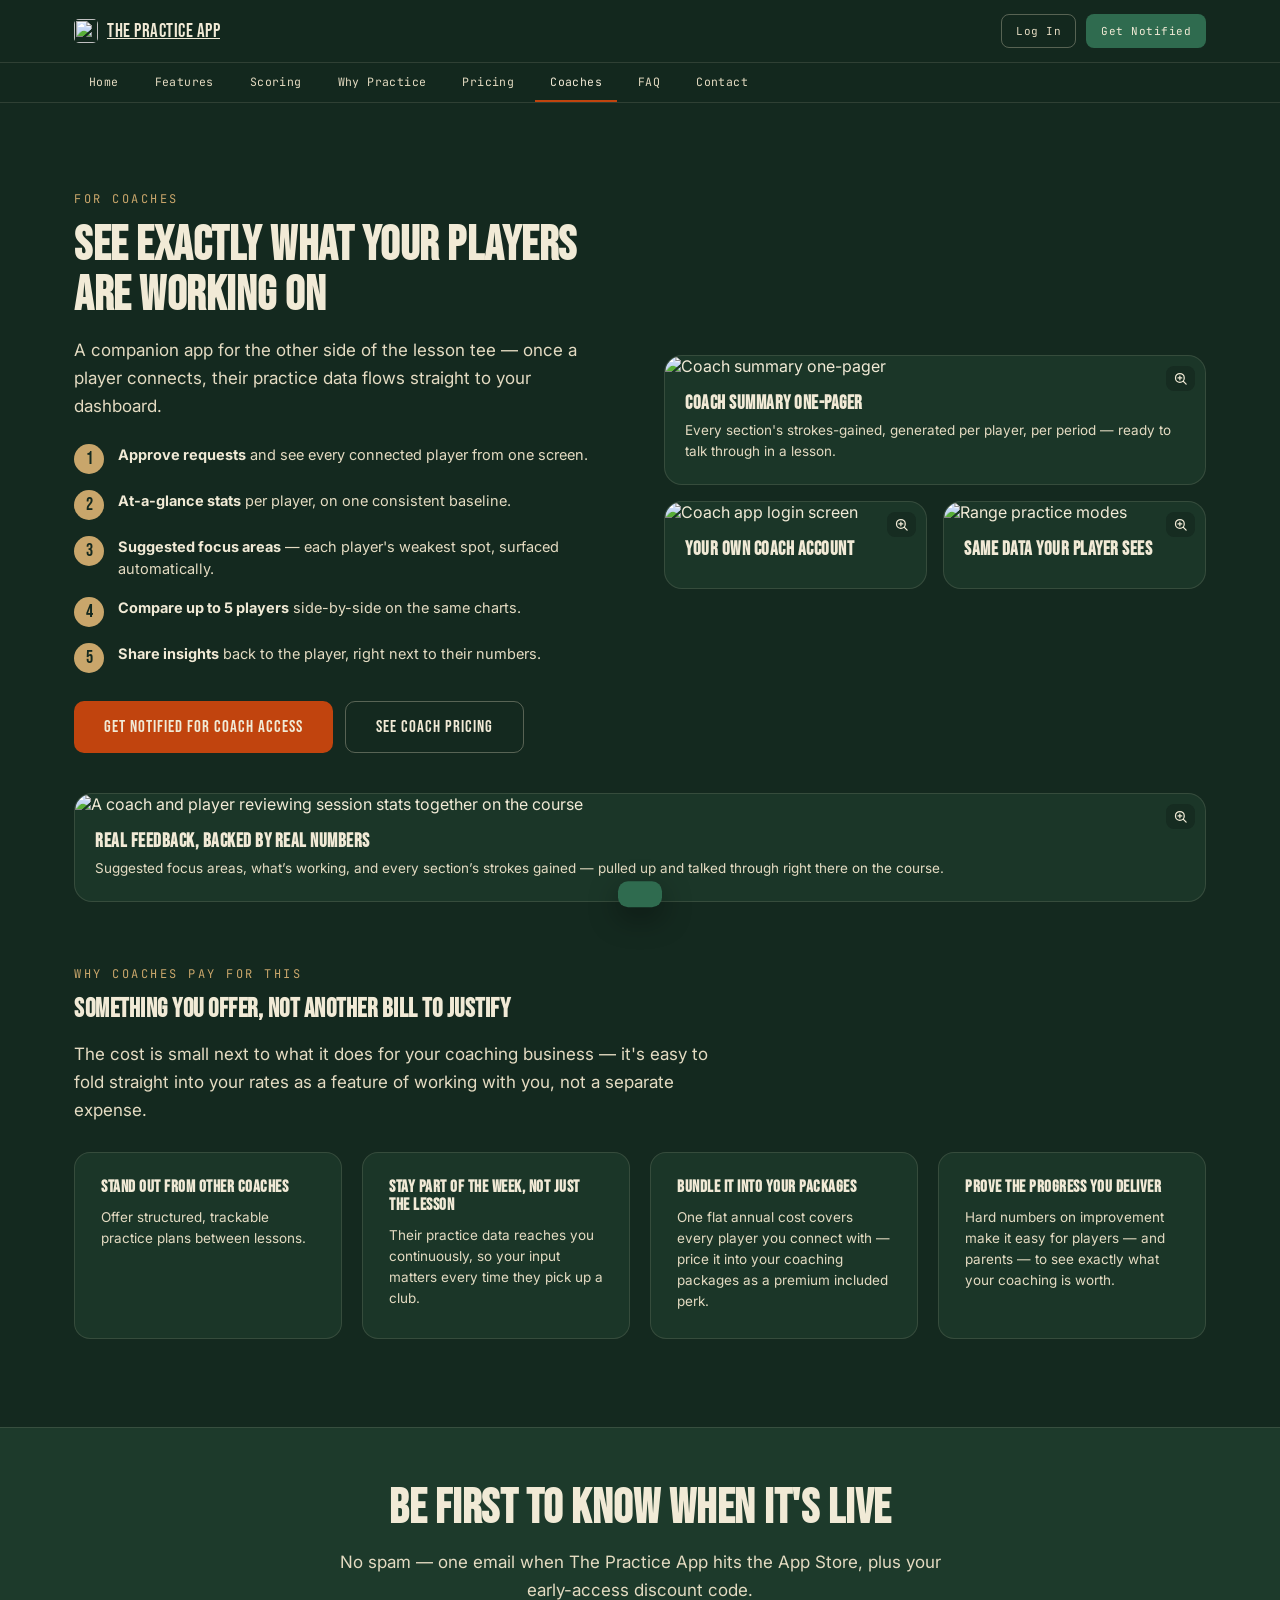
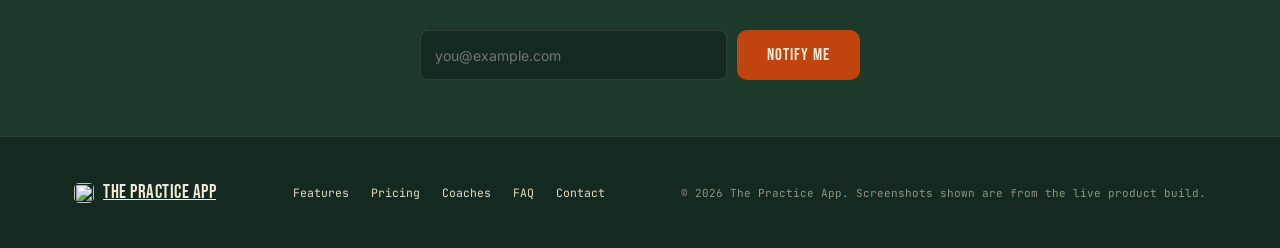
==== coaches.html @ ab176c9e "Add files via upload" ====
<!doctype html><html lang="en"><head><meta charset="utf-8"><meta name="viewport" content="width=device-width, initial-scale=1, viewport-fit=cover">
<title>For Golf Coaches — Player Practice Tracking | The Practice App</title>
<meta name="description" content="A coach dashboard for The Practice App: see every connected player's strokes-gained data, suggested focus areas, and compare up to 5 players side-by-side.">
<link rel="canonical" href="https://thepracticeapp.co.uk/coaches.html">
<meta property="og:type" content="website">
<meta property="og:title" content="For Golf Coaches — Player Practice Tracking | The Practice App">
<meta property="og:description" content="A coach dashboard for The Practice App: see every connected player's strokes-gained data, suggested focus areas, and compare up to 5 players side-by-side.">
<meta property="og:url" content="https://thepracticeapp.co.uk/coaches.html">
<meta property="og:site_name" content="The Practice App">
<meta name="twitter:card" content="summary">
<meta name="twitter:title" content="For Golf Coaches — Player Practice Tracking | The Practice App">
<meta name="twitter:description" content="A coach dashboard for The Practice App: see every connected player's strokes-gained data, suggested focus areas, and compare up to 5 players side-by-side.">
<link rel="stylesheet" href="https://fonts.googleapis.com/css2?family=Bebas+Neue&family=Inter:wght@400;500;600;700&family=JetBrains+Mono:wght@400;500;700&display=swap">
<link rel="stylesheet" href="styles.css">
</head><body data-page="coaches">
<!-- ============ NAV ============ -->
<nav class="nav">
  <div class="nav-inner">
    <a href="index.html" class="brand"><img src="images/logo.jpg" alt=""/> THE PRACTICE APP</a>
    <div class="nav-cta">
      <a href="index.html#login" class="navbtn">Log In</a>
      <a href="#waitlist" class="navbtn solid">Get Notified</a>
    </div>
  </div>
</nav>
<div class="tabbar-wrap">
  <div class="tabbar" id="tabbar">
    <a href="index.html" class="tab-pill" data-tab="home">Home</a>
    <a href="index.html#features" class="tab-pill" data-tab="features">Features</a>
    <a href="scoring.html" class="tab-pill" data-tab="scoring">Scoring</a>
    <a href="why-practice.html" class="tab-pill" data-tab="why">Why Practice</a>
    <a href="pricing.html" class="tab-pill" data-tab="pricing">Pricing</a>
    <a href="coaches.html" class="tab-pill" data-tab="coaches">Coaches</a>
    <a href="faq.html" class="tab-pill" data-tab="faq">FAQ</a>
    <a href="contact.html" class="tab-pill" data-tab="contact">Contact</a>
  </div>
</div>
<!-- ============ COACHES ============ -->
<section class="section coach-section" id="coaches">
  <div class="wrap">
    <div class="coach-grid">
      <div>
        <div class="eyebrow">For coaches</div>
        <h1 class="h2">See exactly what your players are working on</h1>
        <p class="lede" style="margin-top:14px;">A companion app for the other side of the lesson tee — once a player connects, their practice data flows straight to your dashboard.</p>
        <ul class="coach-list">
          <li><span class="num">1</span><p><strong>Approve requests</strong> and see every connected player from one screen.</p></li>
          <li><span class="num">2</span><p><strong>At-a-glance stats</strong> per player, on one consistent baseline.</p></li>
          <li><span class="num">3</span><p><strong>Suggested focus areas</strong> — each player's weakest spot, surfaced automatically.</p></li>
          <li><span class="num">4</span><p><strong>Compare up to 5 players</strong> side-by-side on the same charts.</p></li>
          <li><span class="num">5</span><p><strong>Share insights</strong> back to the player, right next to their numbers.</p></li>
        </ul>
        <div style="display:flex;gap:12px;flex-wrap:wrap;margin-top:28px;">
          <a href="#waitlist" class="btn btn-primary">Get Notified for Coach Access</a>
          <a href="pricing.html" class="btn btn-outline">See Coach Pricing</a>
        </div>
      </div>
      <div class="coach-shots">
        <div class="showcase-item">
          <img class="shot-img" src="images/shot-coach-summary.jpg" alt="Coach summary one-pager" onclick="openLightbox(this.src,this.alt)"/>
          <div class="zoom-hint"><svg viewBox="0 0 24 24" fill="none" stroke="currentColor" stroke-width="2" stroke-linecap="round" stroke-linejoin="round"><circle cx="11" cy="11" r="7"/><path d="M21 21l-4.35-4.35"/><path d="M11 8v6M8 11h6"/></svg></div>
          <div class="showcase-caption">
            <h3>Coach Summary one-pager</h3>
            <p>Every section's strokes-gained, generated per player, per period — ready to talk through in a lesson.</p>
          </div>
        </div>
        <div class="showcase-item">
          <img class="shot-img" src="images/shot-coach-login.jpg" alt="Coach app login screen" onclick="openLightbox(this.src,this.alt)"/>
          <div class="zoom-hint"><svg viewBox="0 0 24 24" fill="none" stroke="currentColor" stroke-width="2" stroke-linecap="round" stroke-linejoin="round"><circle cx="11" cy="11" r="7"/><path d="M21 21l-4.35-4.35"/><path d="M11 8v6M8 11h6"/></svg></div>
          <div class="showcase-caption">
            <h3>Your own coach account</h3>
          </div>
        </div>
        <div class="showcase-item">
          <img class="shot-img" src="images/shot-coach-range-modes.jpg" alt="Range practice modes" onclick="openLightbox(this.src,this.alt)"/>
          <div class="zoom-hint"><svg viewBox="0 0 24 24" fill="none" stroke="currentColor" stroke-width="2" stroke-linecap="round" stroke-linejoin="round"><circle cx="11" cy="11" r="7"/><path d="M21 21l-4.35-4.35"/><path d="M11 8v6M8 11h6"/></svg></div>
          <div class="showcase-caption">
            <h3>Same data your player sees</h3>
          </div>
        </div>
      </div>
    </div>


    <div class="showcase-item" style="margin-top:40px;">
      <img class="shot-img" src="images/photo-coach-player.jpg" alt="A coach and player reviewing session stats together on the course" onclick="openLightbox(this.src,this.alt)"/>
      <div class="zoom-hint"><svg viewBox="0 0 24 24" fill="none" stroke="currentColor" stroke-width="2" stroke-linecap="round" stroke-linejoin="round"><circle cx="11" cy="11" r="7"/><path d="M21 21l-4.35-4.35"/><path d="M11 8v6M8 11h6"/></svg></div>
      <div class="showcase-caption">
        <h3>Real feedback, backed by real numbers</h3>
        <p>Suggested focus areas, what&rsquo;s working, and every section&rsquo;s strokes gained &mdash; pulled up and talked through right there on the course.</p>
      </div>
    </div>

    <div style="margin-top:64px;">
      <div class="eyebrow">Why coaches pay for this</div>
      <h3 style="font-family:'Bebas Neue',sans-serif;font-size:26px;color:var(--cream);margin-bottom:14px;">Something you offer, not another bill to justify</h3>
      <p class="lede">The cost is small next to what it does for your coaching business — it's easy to fold straight into your rates as a feature of working with you, not a separate expense.</p>
      <div class="grid g4" style="margin-top:28px;">
        <div class="feature-card">
          <h3 style="font-size:17px;">Stand out from other coaches</h3>
          <p>Offer structured, trackable practice plans between lessons.</p>
        </div>
        <div class="feature-card">
          <h3 style="font-size:17px;">Stay part of the week, not just the lesson</h3>
          <p>Their practice data reaches you continuously, so your input matters every time they pick up a club.</p>
        </div>
        <div class="feature-card">
          <h3 style="font-size:17px;">Bundle it into your packages</h3>
          <p>One flat annual cost covers every player you connect with — price it into your coaching packages as a premium included perk.</p>
        </div>
        <div class="feature-card">
          <h3 style="font-size:17px;">Prove the progress you deliver</h3>
          <p>Hard numbers on improvement make it easy for players — and parents — to see exactly what your coaching is worth.</p>
        </div>
      </div>
    </div>
  </div>
</section>

<!-- ============ WAITLIST / FOOTER CTA ============ -->
<section class="section-tight" id="waitlist" style="background:var(--turf);border-top:1px solid var(--border);">
  <div class="wrap" style="text-align:center;">
    <h2 class="h2">Be first to know when it's live</h2>
    <p class="lede" style="margin:14px auto 26px;">No spam — one email when The Practice App hits the App Store, plus your early-access discount code.</p>
    <form style="max-width:440px;margin:0 auto;display:flex;gap:10px;flex-wrap:wrap;justify-content:center;" name="waitlist" method="POST" data-netlify="true" netlify-honeypot="bot-field-2" onsubmit="handleWaitlist(event)">
      <input type="hidden" name="form-name" value="waitlist"/>
      <p style="position:absolute;left:-9999px;" aria-hidden="true"><label>Don't fill this out: <input name="bot-field-2"/></label></p>
      <input type="email" name="email" required placeholder="you@example.com" style="flex:1;min-width:220px;background:var(--turf-dark);border:1px solid var(--border);border-radius:8px;color:var(--cream);font-family:'Inter',sans-serif;font-size:14px;padding:13px 14px;"/>
      <button class="btn btn-primary" type="submit">Notify Me</button>
    </form>
  </div>
</section>

<footer>
  <div class="wrap footer-inner">
    <a href="index.html" class="brand"><img src="images/logo.jpg" alt="" style="width:20px;height:20px;"/> THE PRACTICE APP</a>
    <div class="footer-links">
      <a href="index.html#features">Features</a>
      <a href="pricing.html">Pricing</a>
      <a href="coaches.html">Coaches</a>
      <a href="faq.html">FAQ</a>
      <a href="contact.html">Contact</a>
    </div>
    <div class="footer-note">© 2026 The Practice App. Screenshots shown are from the live product build.</div>
  </div>
</footer>
<div id="toast"></div>

<div id="lightbox" onclick="closeLightbox()">
  <button class="lightbox-close" onclick="closeLightbox(event)" aria-label="Close">&times;</button>
  <img id="lightbox-img" src="" alt=""/>
</div>

<script src="script.js"></script>
</body></html>
---- styles.css ----
:root{
    --turf-dark:#14291F;
    --turf:#1D3A2B;
    --fairway:#2F6B4F;
    --fairway-light:#4C8A68;
    --cream:#F1EAD6;
    --cream-dim:#E4DBC2;
    --flag:#C1440E;
    --sand:#C9A66B;
    --card:#1D3A2Bcc;
    --border:#E4DBC222;
  }
  *{box-sizing:border-box;}
  body{
    margin:0;
    background:var(--turf-dark);
    color:var(--cream);
    font-family:'Inter',sans-serif;
    -webkit-font-smoothing:antialiased;
  }
  a{color:inherit;}
  img{display:block;}
  h1,h2,h3,.display{font-family:'Bebas Neue',sans-serif;letter-spacing:0.5px;line-height:1.05;margin:0;}
  .mono{font-family:'JetBrains Mono',monospace;}
  .wrap{max-width:1180px;margin:0 auto;padding:0 24px;}
  .section{padding:88px 0;}
  .section-tight{padding:56px 0;}
  .eyebrow{
    font-family:'JetBrains Mono',monospace;
    font-size:12px;
    letter-spacing:2.5px;
    color:var(--sand);
    text-transform:uppercase;
    margin-bottom:14px;
  }
  .h2{font-size:clamp(30px,4.5vw,48px);color:var(--cream);}
  .lede{font-family:'Inter',sans-serif;font-size:17px;color:var(--cream-dim);line-height:1.65;max-width:640px;}
  .btn{
    display:inline-flex;align-items:center;justify-content:center;gap:8px;
    font-family:'Bebas Neue',sans-serif;font-size:17px;letter-spacing:1px;
    padding:15px 30px;border-radius:10px;border:none;cursor:pointer;
    text-decoration:none;
  }
  .btn-primary{background:var(--flag);color:var(--cream);}
  .btn-primary:hover{background:#a8390c;}
  .btn-outline{background:transparent;color:var(--cream);border:1px solid rgba(228,219,194,0.33);}
  .btn-outline:hover{border-color:var(--cream-dim);}
  .card{
    background:var(--card);
    border:1px solid var(--border);
    border-radius:16px;
    padding:28px;
  }
  .grid{display:grid;gap:20px;}
  .g2{grid-template-columns:repeat(2,1fr);}
  .g3{grid-template-columns:repeat(3,1fr);}
  .g4{grid-template-columns:repeat(4,1fr);}
  @media (max-width:900px){
    .g3,.g4{grid-template-columns:repeat(2,1fr);}
  }
  @media (max-width:640px){
    .g2,.g3,.g4{grid-template-columns:1fr;}
    .section{padding:56px 0;}
    body{font-size:15.5px;}
    .lede{font-size:16.5px;line-height:1.7;}
    .feature-card p,.showcase-caption p,.price-list li,.contact-info p{font-size:15px;line-height:1.65;}
    .coach-list p,.faq-a p,.why-col p{font-size:15.5px;line-height:1.65;}
    .stat-box .lbl{font-size:12px;line-height:1.5;}
    .tab-pill{font-size:12.5px;padding:12px 16px;}
    .eyebrow{font-size:12.5px;}
    .price-amount{font-size:38px;}
  }

  /* ---------- NAV ---------- */
  .nav{
    position:sticky;top:0;z-index:50;
    background:rgba(20,41,31,0.96);
    backdrop-filter:blur(8px);
    border-bottom:1px solid var(--border);
  }
  .nav-inner{
    max-width:1180px;margin:0 auto;padding:14px 24px;
    display:flex;align-items:center;justify-content:space-between;gap:16px;
  }
  .brand{display:flex;align-items:center;gap:9px;font-family:'Bebas Neue',sans-serif;font-size:19px;letter-spacing:0.5px;}
  .brand img{width:24px;height:24px;border-radius:5px;}
  .nav-cta{display:flex;gap:10px;align-items:center;}
  .navbtn{
    font-family:'JetBrains Mono',monospace;font-size:11px;letter-spacing:0.5px;
    padding:9px 14px;border-radius:8px;border:1px solid rgba(228,219,194,0.33);
    background:transparent;color:var(--cream-dim);text-decoration:none;cursor:pointer;
    white-space:nowrap;
  }
  .navbtn.solid{background:var(--fairway);color:var(--cream);border-color:transparent;}
  @media (max-width:420px){
    .navbtn{padding:9px 11px;font-size:10.5px;}
    .brand{font-size:16px;}
  }

  /* ---------- SECTION TABS (quick jump) ---------- */
  .tabbar-wrap{
    position:sticky;top:53px;z-index:49;
    background:rgba(20,41,31,0.96);
    backdrop-filter:blur(8px);
    border-bottom:1px solid var(--border);
  }
  .tabbar{
    max-width:1180px;margin:0 auto;padding:0 24px;
    display:flex;gap:6px;overflow-x:auto;
    scrollbar-width:none;
  }
  .tabbar::-webkit-scrollbar{display:none;}
  .tab-pill{
    flex-shrink:0;
    font-family:'JetBrains Mono',monospace;font-size:11.5px;letter-spacing:0.4px;
    color:var(--cream-dim);text-decoration:none;
    padding:11px 15px;border-bottom:2px solid transparent;
    white-space:nowrap;
  }
  .tab-pill.active{color:var(--cream);border-bottom-color:var(--flag);}
  section[id]{scroll-margin-top:100px;}

  /* ---------- HERO ---------- */
  .hero{
    padding:88px 0 60px;
    background:
      radial-gradient(circle at 18% -10%, #2F6B4F55 0%, transparent 55%),
      radial-gradient(circle at 100% 0%, #C9A66B22 0%, transparent 45%);
    position:relative;
    overflow:hidden;
  }
  .hero-inner{
    display:grid;grid-template-columns:1.05fr 0.95fr;gap:48px;align-items:center;
  }
  @media (max-width:960px){
    .hero-inner{grid-template-columns:1fr;}
  }
  .hero h1{font-size:clamp(38px,6vw,64px);margin-bottom:18px;}
  .hero .accent{color:#ffffff;}
  .hero p.lede{font-size:18px;margin-bottom:30px;}
  .hero-ctas{display:flex;flex-wrap:wrap;gap:14px;margin-bottom:22px;}
  .hero-note{font-family:'JetBrains Mono',monospace;font-size:12px;color:var(--cream-dim);opacity:0.8;}
  .badge-row{display:flex;gap:10px;flex-wrap:wrap;margin-top:28px;}
  .badge{
    font-family:'JetBrains Mono',monospace;font-size:11px;letter-spacing:0.5px;
    padding:7px 12px 7px 22px;border-radius:20px;border:1px solid var(--border);color:var(--cream-dim);
    position:relative;
  }
  .badge:before{
    content:"";position:absolute;left:11px;top:50%;transform:translateY(-50%);
    width:5px;height:5px;border-radius:50%;background:var(--fairway-light);
  }
  .phone-frame{
    background:linear-gradient(160deg,var(--turf) 0%, var(--turf-dark) 100%);
    border:1px solid var(--border);
    border-radius:28px;
    padding:14px;
    box-shadow:0 30px 70px -20px rgba(0,0,0,0.6);
    max-width:340px;margin:0 auto;
    position:relative;
  }
  .phone-frame img{width:100%;border-radius:18px;}
  .phone-caption{text-align:center;font-family:'JetBrains Mono',monospace;font-size:11px;color:var(--cream-dim);margin-top:12px;opacity:0.75;}

  /* ---------- FEATURE CARDS ---------- */
  .feature-card{
    background:var(--card);border:1px solid var(--border);border-radius:16px;
    padding:26px;display:flex;flex-direction:column;gap:10px;
  }
  .feature-icon{
    width:40px;height:40px;border-radius:10px;
    background:var(--turf);border:1px solid var(--border);
    display:flex;align-items:center;justify-content:center;
    margin-bottom:6px;color:var(--sand);
  }
  .feature-icon svg{width:20px;height:20px;}
  .feature-card h3{font-size:19px;color:var(--cream);}
  .feature-card p{font-family:'Inter',sans-serif;font-size:13.5px;color:var(--cream-dim);line-height:1.55;margin:0;}

  /* ---------- SCREEN SHOWCASE ---------- */
  .showcase-item{
    background:var(--card);border:1px solid var(--border);border-radius:18px;
    overflow:hidden;
    position:relative;
  }
  .showcase-item img{width:100%;display:block;}
  .showcase-caption{padding:18px 20px 22px;}
  .showcase-caption h3{font-size:19px;color:var(--cream);margin-bottom:6px;}
  .showcase-caption p{font-family:'Inter',sans-serif;font-size:13.5px;color:var(--cream-dim);line-height:1.55;margin:0;}

  /* ---------- WHY PRACTICE (research) ---------- */
  .why-grid{display:grid;grid-template-columns:1fr 1fr;gap:40px;margin-top:44px;}
  @media (max-width:900px){.why-grid{grid-template-columns:1fr;}}
  .why-col h3{font-family:'Bebas Neue',sans-serif;font-size:24px;color:var(--sand);margin-bottom:12px;}
  .why-col p{font-family:'Inter',sans-serif;font-size:15px;color:var(--cream-dim);line-height:1.7;margin:0 0 14px;}
  .stat-strip{display:flex;gap:18px;flex-wrap:wrap;margin-top:36px;}
  .stat-box{flex:1;min-width:150px;background:var(--card);border:1px solid var(--border);border-radius:14px;padding:18px 20px;}
  .stat-box .num{font-family:'Bebas Neue',sans-serif;font-size:34px;color:var(--flag);}
  .stat-box .lbl{font-family:'JetBrains Mono',monospace;font-size:11px;color:var(--cream-dim);letter-spacing:0.5px;margin-top:4px;}

  /* ---------- PRICING ---------- */
  .pricing-grid{display:grid;grid-template-columns:repeat(3,1fr);gap:22px;margin-top:44px;}
  @media (max-width:900px){.pricing-grid{grid-template-columns:1fr;}}
  .pricing-grid-2{grid-template-columns:repeat(2,1fr);max-width:760px;margin-left:auto;margin-right:auto;}
  @media (max-width:640px){.pricing-grid-2{grid-template-columns:1fr;}}
  .price-card{
    background:var(--card);border:1px solid var(--border);border-radius:18px;
    padding:32px 26px;display:flex;flex-direction:column;gap:16px;position:relative;
  }
  .price-card.featured{border-color:var(--sand);background:linear-gradient(160deg,#2F6B4F33,var(--card));}
  .price-card>.btn{width:100%;margin-top:auto;}
  .price-tag{
    position:absolute;top:-13px;right:24px;
    background:var(--sand);color:var(--turf-dark);
    font-family:'JetBrains Mono',monospace;font-size:10.5px;letter-spacing:1px;
    padding:5px 11px;border-radius:20px;
  }
  .price-name{font-family:'JetBrains Mono',monospace;font-size:12px;letter-spacing:2px;color:var(--cream-dim);text-transform:uppercase;}
  .price-amount{font-family:'Bebas Neue',sans-serif;font-size:44px;color:var(--cream);}
  .price-amount span{font-family:'JetBrains Mono',monospace;font-size:13px;color:var(--cream-dim);}
  .price-list{list-style:none;padding:0;margin:0;display:flex;flex-direction:column;gap:10px;flex:1;}
  .price-list li{font-family:'Inter',sans-serif;font-size:13.5px;color:var(--cream-dim);display:flex;gap:8px;line-height:1.5;}
  .price-list li:before{content:"✓";color:var(--fairway-light);font-weight:700;flex-shrink:0;}
  .coming-soon-banner{
    text-align:center;margin-top:34px;padding:16px;border-radius:12px;
    background:var(--turf);border:1px dashed var(--border);
    font-family:'JetBrains Mono',monospace;font-size:12.5px;color:var(--cream-dim);
  }

  /* ---------- COACHES ---------- */
  .coach-grid{display:grid;grid-template-columns:1fr 1fr;gap:48px;align-items:center;}
  @media (max-width:900px){.coach-grid{grid-template-columns:1fr;}}
  .coach-list{list-style:none;padding:0;margin:24px 0 0;display:flex;flex-direction:column;gap:16px;}
  .coach-list li{display:flex;gap:14px;align-items:flex-start;}
  .coach-list .num{
    font-family:'Bebas Neue',sans-serif;font-size:18px;color:var(--turf-dark);
    background:var(--sand);width:30px;height:30px;border-radius:50%;
    display:flex;align-items:center;justify-content:center;flex-shrink:0;
  }
  .coach-list p{margin:0;font-family:'Inter',sans-serif;font-size:14.5px;color:var(--cream-dim);line-height:1.55;}
  .coach-list strong{color:var(--cream);font-family:'Inter',sans-serif;}
  .coach-shots{display:grid;grid-template-columns:1fr 1fr;gap:16px;}
  .coach-shots .showcase-item:first-child{grid-column:1/-1;}

  /* ---------- LOGIN ---------- */
  .login-grid{display:grid;grid-template-columns:1fr 1fr;gap:48px;align-items:center;}
  @media (max-width:900px){.login-grid{grid-template-columns:1fr;order:2;}}
  .login-mock{
    background:var(--turf-dark);border:1px solid var(--border);border-radius:20px;
    padding:36px 28px;max-width:380px;margin:0 auto;
  }
  .login-mock .logo{width:44px;height:44px;margin:0 auto 14px;display:block;}
  .login-mock h4{text-align:center;font-family:'Bebas Neue',sans-serif;font-size:26px;margin-bottom:24px;}
  .login-field{margin-bottom:16px;}
  .login-field label{display:block;font-family:'JetBrains Mono',monospace;font-size:10.5px;color:var(--cream-dim);letter-spacing:1px;margin-bottom:6px;}
  .login-field input{
    width:100%;background:var(--turf);border:1px solid var(--border);border-radius:8px;
    color:var(--cream);font-family:'Inter',sans-serif;font-size:14px;padding:11px 13px;
  }
  .login-mock .btn{width:100%;margin-top:8px;}
  .login-mock .fineprint{text-align:center;font-family:'JetBrains Mono',monospace;font-size:10.5px;color:var(--cream-dim);opacity:0.65;margin-top:16px;}

  /* ---------- FAQ ---------- */
  .faq-item{border-bottom:1px solid var(--border);padding:20px 0;}
  .faq-q{
    display:flex;justify-content:space-between;align-items:center;cursor:pointer;
    font-family:'Inter',sans-serif;font-size:16px;font-weight:600;color:var(--cream);gap:16px;
  }
  .faq-q .plus{font-family:'JetBrains Mono',monospace;font-size:20px;color:var(--sand);transition:transform 0.2s;flex-shrink:0;}
  .faq-item.open .plus{transform:rotate(45deg);}
  .faq-a{
    max-height:0;overflow:hidden;transition:max-height 0.25s ease;
  }
  .faq-a p{font-family:'Inter',sans-serif;font-size:14.5px;color:var(--cream-dim);line-height:1.65;margin:14px 0 0;max-width:760px;}

  /* ---------- CONTACT ---------- */
  .contact-grid{display:grid;grid-template-columns:1fr 1fr;gap:48px;}
  @media (max-width:900px){.contact-grid{grid-template-columns:1fr;}}
  .form-field{margin-bottom:16px;}
  .form-field label{display:block;font-family:'JetBrains Mono',monospace;font-size:11px;color:var(--cream-dim);letter-spacing:0.5px;margin-bottom:7px;}
  .form-field input,.form-field textarea{
    width:100%;background:var(--turf);border:1px solid var(--border);border-radius:8px;
    color:var(--cream);font-family:'Inter',sans-serif;font-size:14px;padding:12px 14px;
  }
  .form-field textarea{resize:vertical;min-height:110px;}
  .contact-info{display:flex;flex-direction:column;gap:20px;}
  .contact-info .card{padding:22px 24px;}
  .contact-info h4{font-family:'Bebas Neue',sans-serif;font-size:18px;margin-bottom:6px;}
  .contact-info p{font-family:'Inter',sans-serif;font-size:14px;color:var(--cream-dim);margin:0;line-height:1.55;}

  /* ---------- FOOTER ---------- */
  footer{padding:44px 0;border-top:1px solid var(--border);}
  .footer-inner{display:flex;justify-content:space-between;align-items:center;flex-wrap:wrap;gap:16px;}
  .footer-links{display:flex;gap:22px;font-family:'JetBrains Mono',monospace;font-size:11.5px;color:var(--cream-dim);}
  .footer-links a{text-decoration:none;}
  .footer-note{font-family:'JetBrains Mono',monospace;font-size:11px;color:var(--cream-dim);opacity:0.6;}

  /* toast */
  #toast{
    position:fixed;bottom:24px;left:50%;transform:translateX(-50%) translateY(120%);
    background:var(--fairway);color:var(--cream);font-family:'JetBrains Mono',monospace;
    font-size:12.5px;padding:13px 22px;border-radius:10px;box-shadow:0 10px 30px rgba(0,0,0,0.4);
    transition:transform 0.3s ease;z-index:100;
  }
  #toast.show{transform:translateX(-50%) translateY(0);}

  /* ---------- LIGHTBOX ---------- */
  .shot-img{cursor:zoom-in;}
  .zoom-hint{
    position:absolute;top:10px;right:10px;
    background:rgba(20,41,31,0.75);color:var(--cream);
    border-radius:8px;padding:5px 7px;pointer-events:none;
    display:flex;align-items:center;justify-content:center;
  }
  .zoom-hint svg{width:15px;height:15px;}
  .shot-wrap{position:relative;}
  #lightbox{
    display:none;position:fixed;inset:0;z-index:200;
    background:rgba(10,18,14,0.92);
    align-items:center;justify-content:center;
    padding:32px;cursor:zoom-out;
  }
  #lightbox.show{display:flex;}
  #lightbox img{max-width:min(92vw,520px);max-height:88vh;border-radius:16px;box-shadow:0 30px 80px -20px rgba(0,0,0,0.7);cursor:default;}
  .lightbox-close{
    position:fixed;top:20px;right:24px;
    background:var(--card);color:var(--cream);border:1px solid var(--border);
    width:40px;height:40px;border-radius:50%;font-size:20px;line-height:1;
    display:flex;align-items:center;justify-content:center;cursor:pointer;
  }
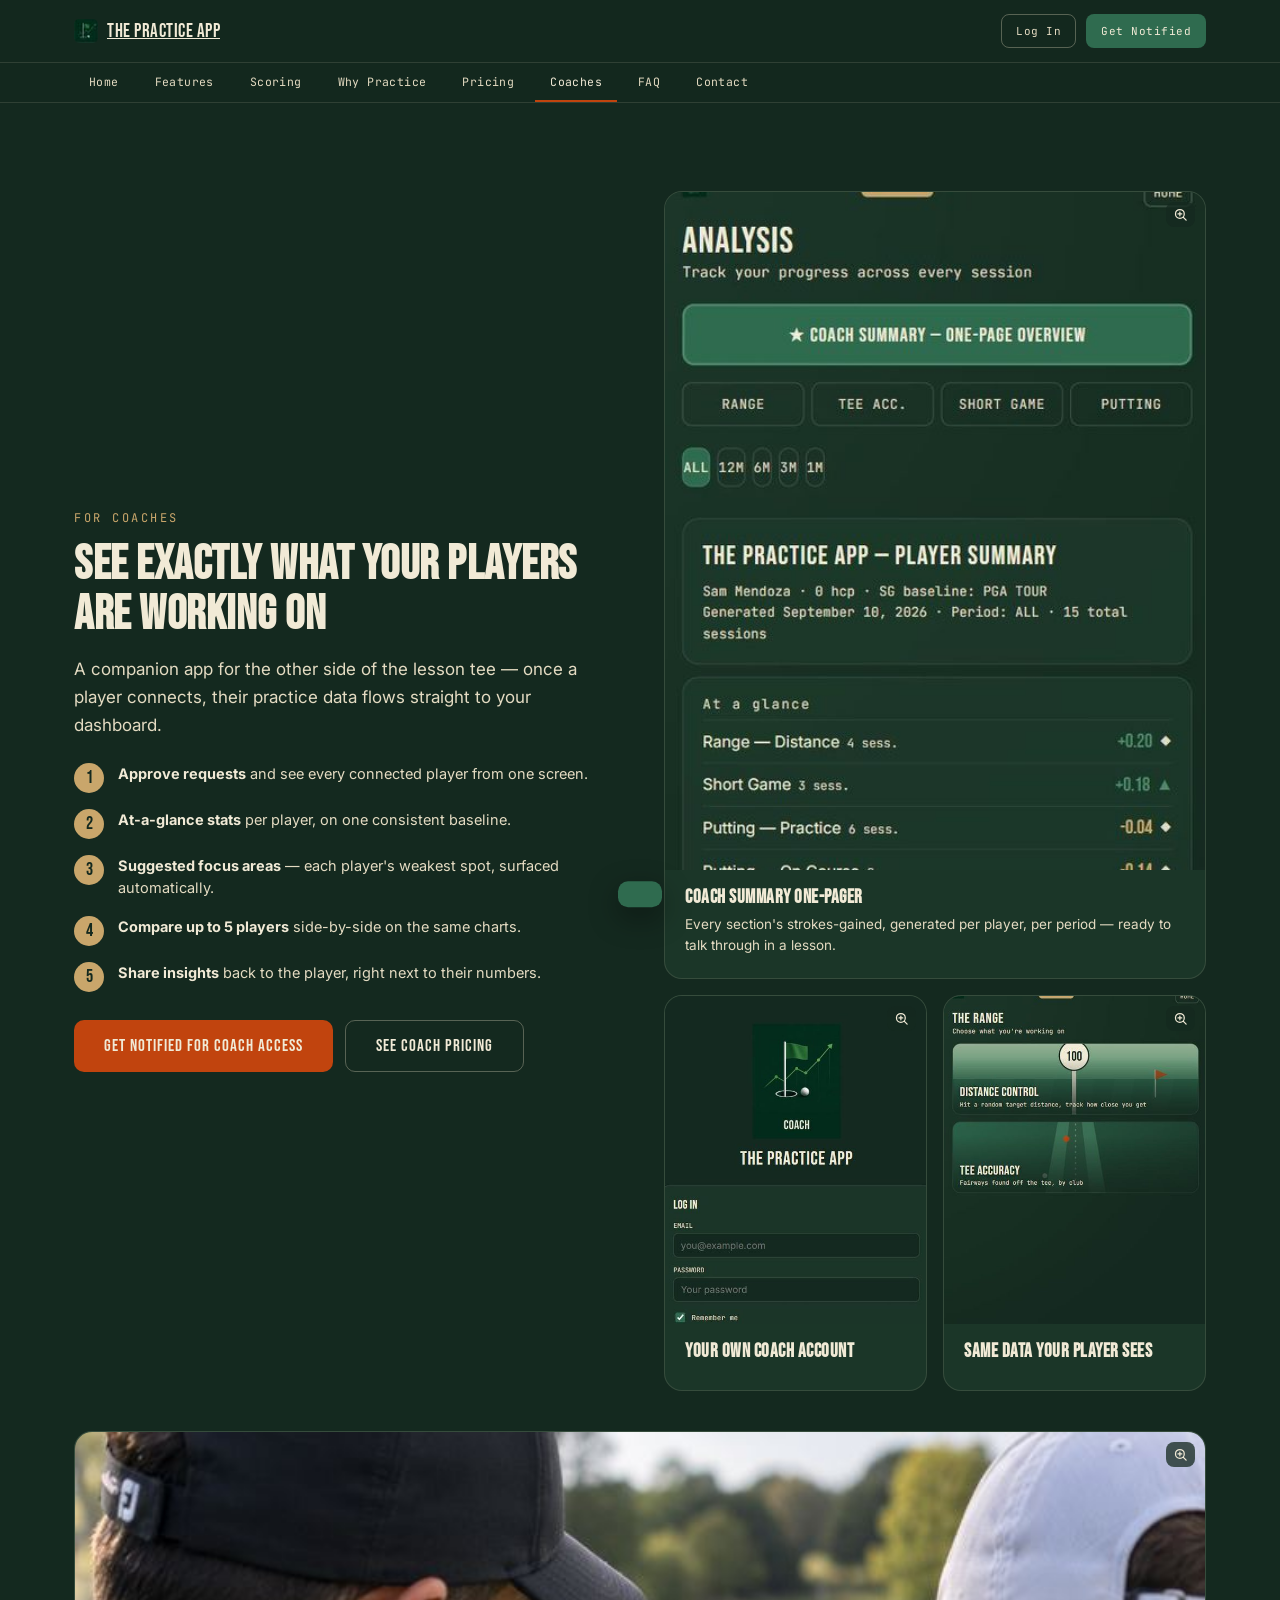
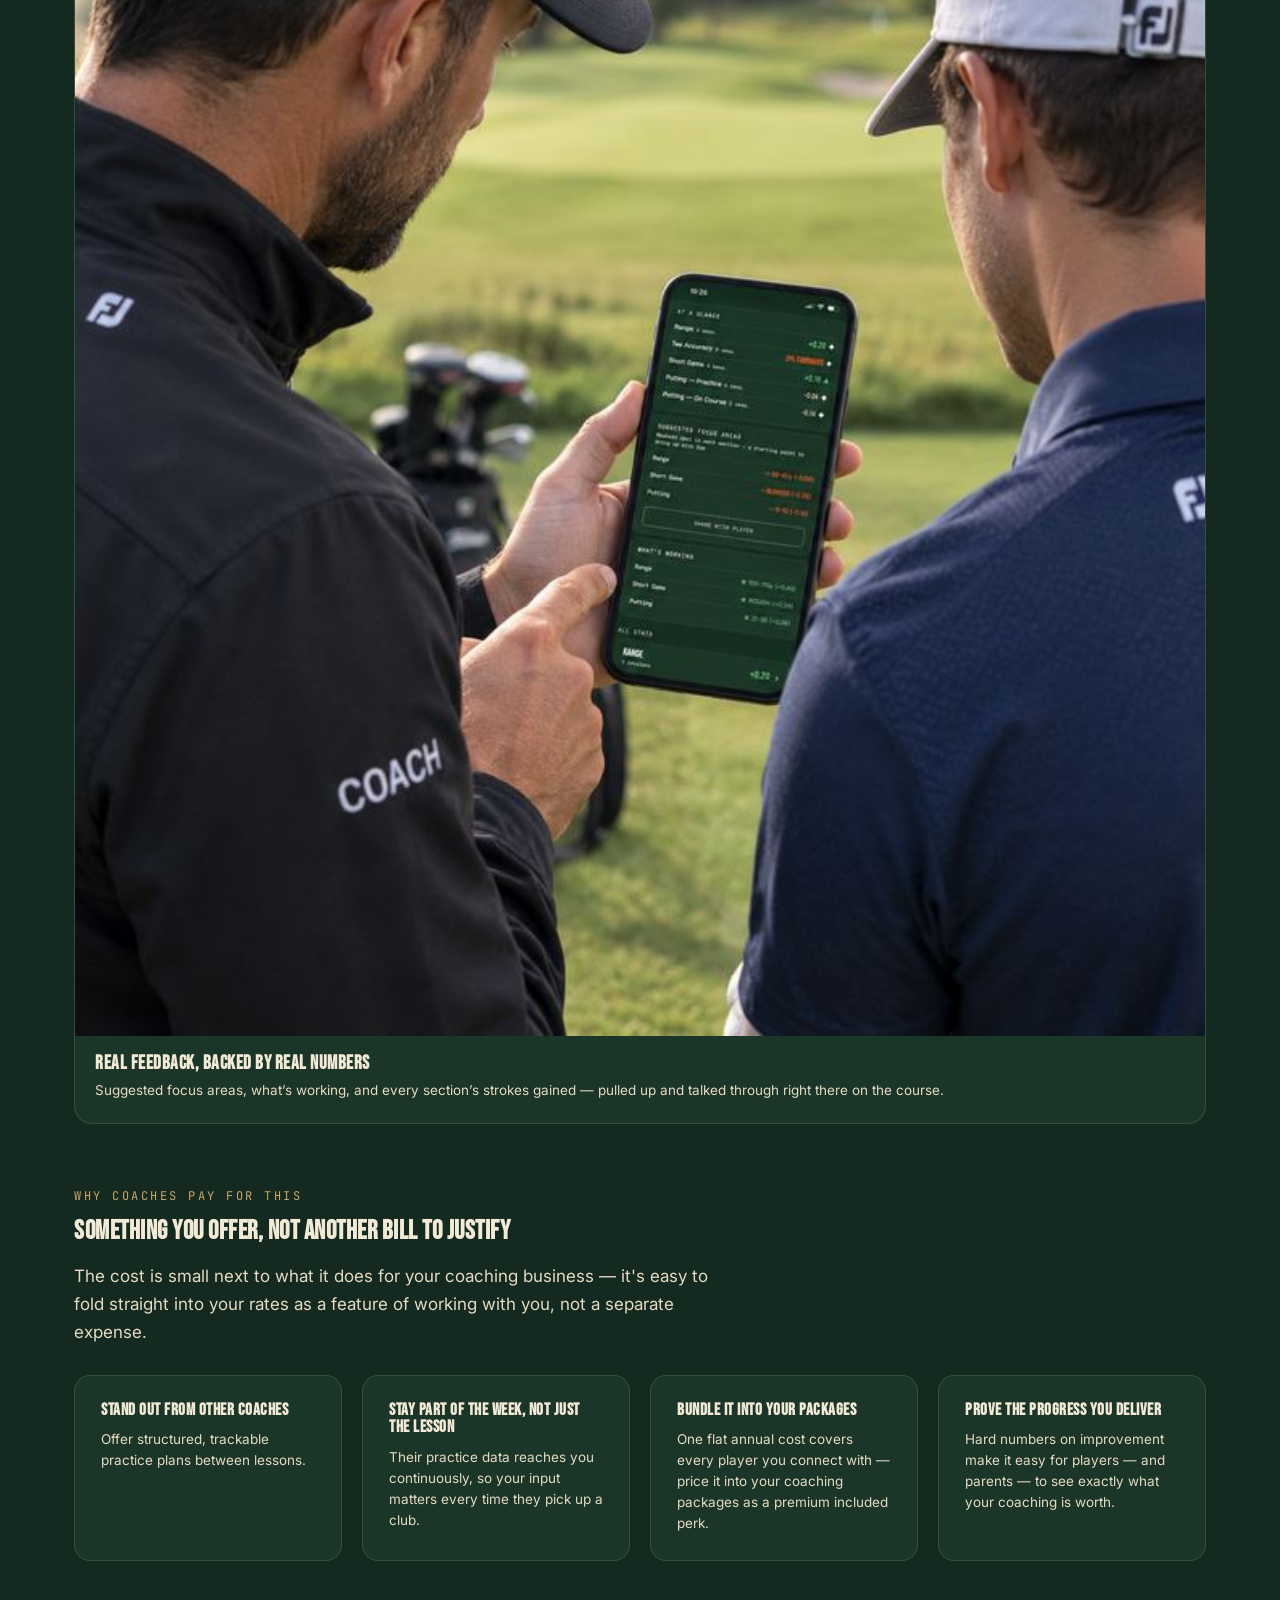
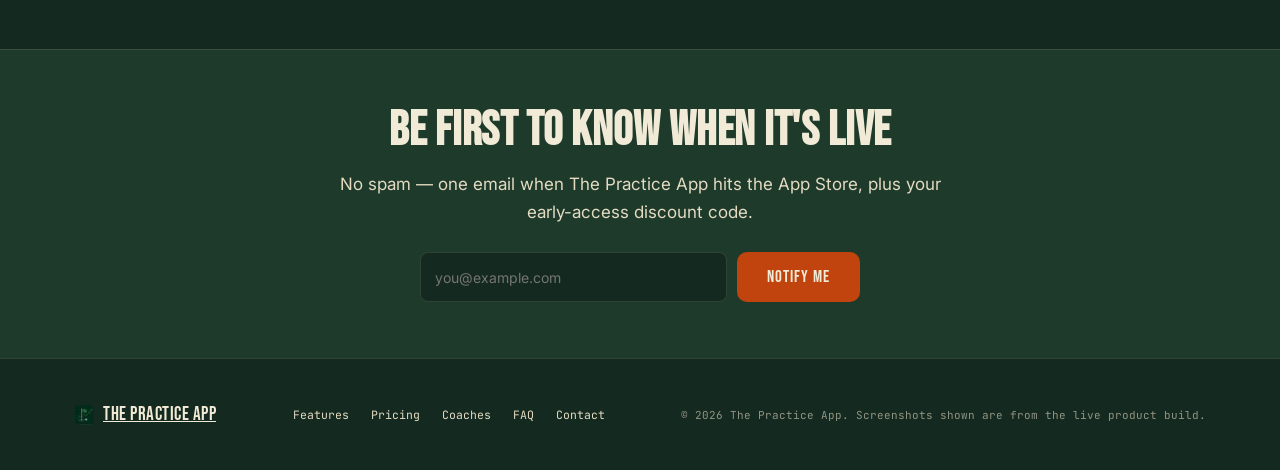
==== commit 1434c788: "Add files via upload" ====
--- a/coaches.html
+++ b/coaches.html
@@ -24,6 +24,10 @@
   </div>
 </nav>
 <div class="tabbar-wrap">
+  <button class="tabbar-toggle" id="tabbarToggle" type="button" aria-expanded="false" aria-controls="tabbar">
+    <span id="tabbarToggleLabel">Menu</span>
+    <svg class="tabbar-toggle-icon" viewBox="0 0 24 24" fill="none" stroke="currentColor" stroke-width="2" stroke-linecap="round" stroke-linejoin="round"><path d="M6 9l6 6 6-6"/></svg>
+  </button>
   <div class="tabbar" id="tabbar">
     <a href="index.html" class="tab-pill" data-tab="home">Home</a>
     <a href="index.html#features" class="tab-pill" data-tab="features">Features</a>
--- a/styles.css
+++ b/styles.css
@@ -120,6 +120,36 @@
   .tab-pill.active{color:var(--cream);border-bottom-color:var(--flag);}
   section[id]{scroll-margin-top:100px;}
 
+  .tabbar-toggle{
+    display:none;
+    width:100%;
+    align-items:center;justify-content:space-between;
+    background:transparent;border:none;cursor:pointer;
+    font-family:'JetBrains Mono',monospace;font-size:12.5px;letter-spacing:0.5px;
+    color:var(--cream);padding:13px 24px;
+    text-transform:uppercase;
+  }
+  .tabbar-toggle-icon{width:15px;height:15px;flex-shrink:0;transition:transform 0.2s ease;}
+  .tabbar-wrap.open .tabbar-toggle-icon{transform:rotate(180deg);}
+
+  @media (max-width:640px){
+    .tabbar-toggle{display:flex;}
+    .tabbar{
+      display:none;
+      flex-direction:column;gap:0;
+      max-width:none;overflow-x:visible;
+      padding:0 24px 6px;
+    }
+    .tabbar-wrap.open .tabbar{display:flex;}
+    .tab-pill{
+      padding:13px 0 13px 10px;
+      border-bottom:1px solid var(--border);
+      border-left:2px solid transparent;
+    }
+    .tab-pill:last-child{border-bottom:none;}
+    .tab-pill.active{border-bottom-color:var(--border);border-left-color:var(--flag);background:rgba(228,219,194,0.04);}
+  }
+
   /* ---------- HERO ---------- */
   .hero{
     padding:88px 0 60px;
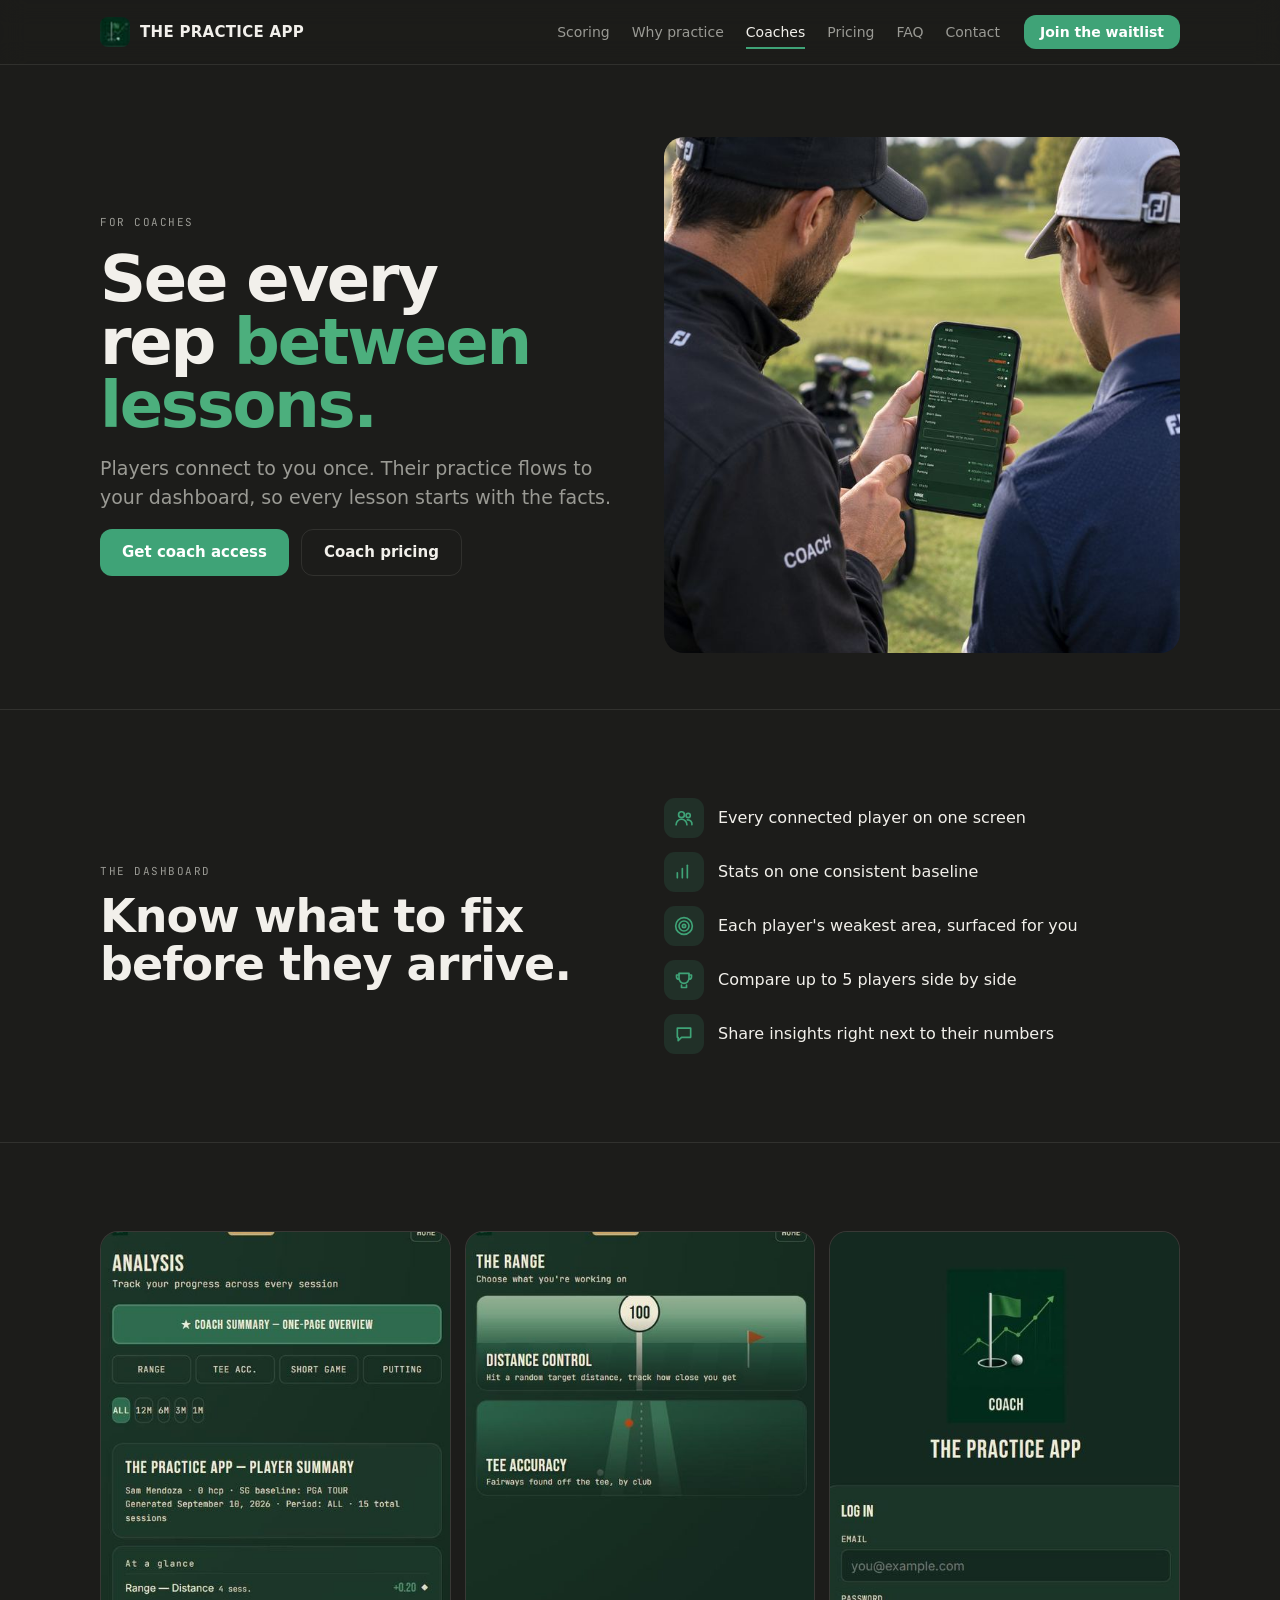
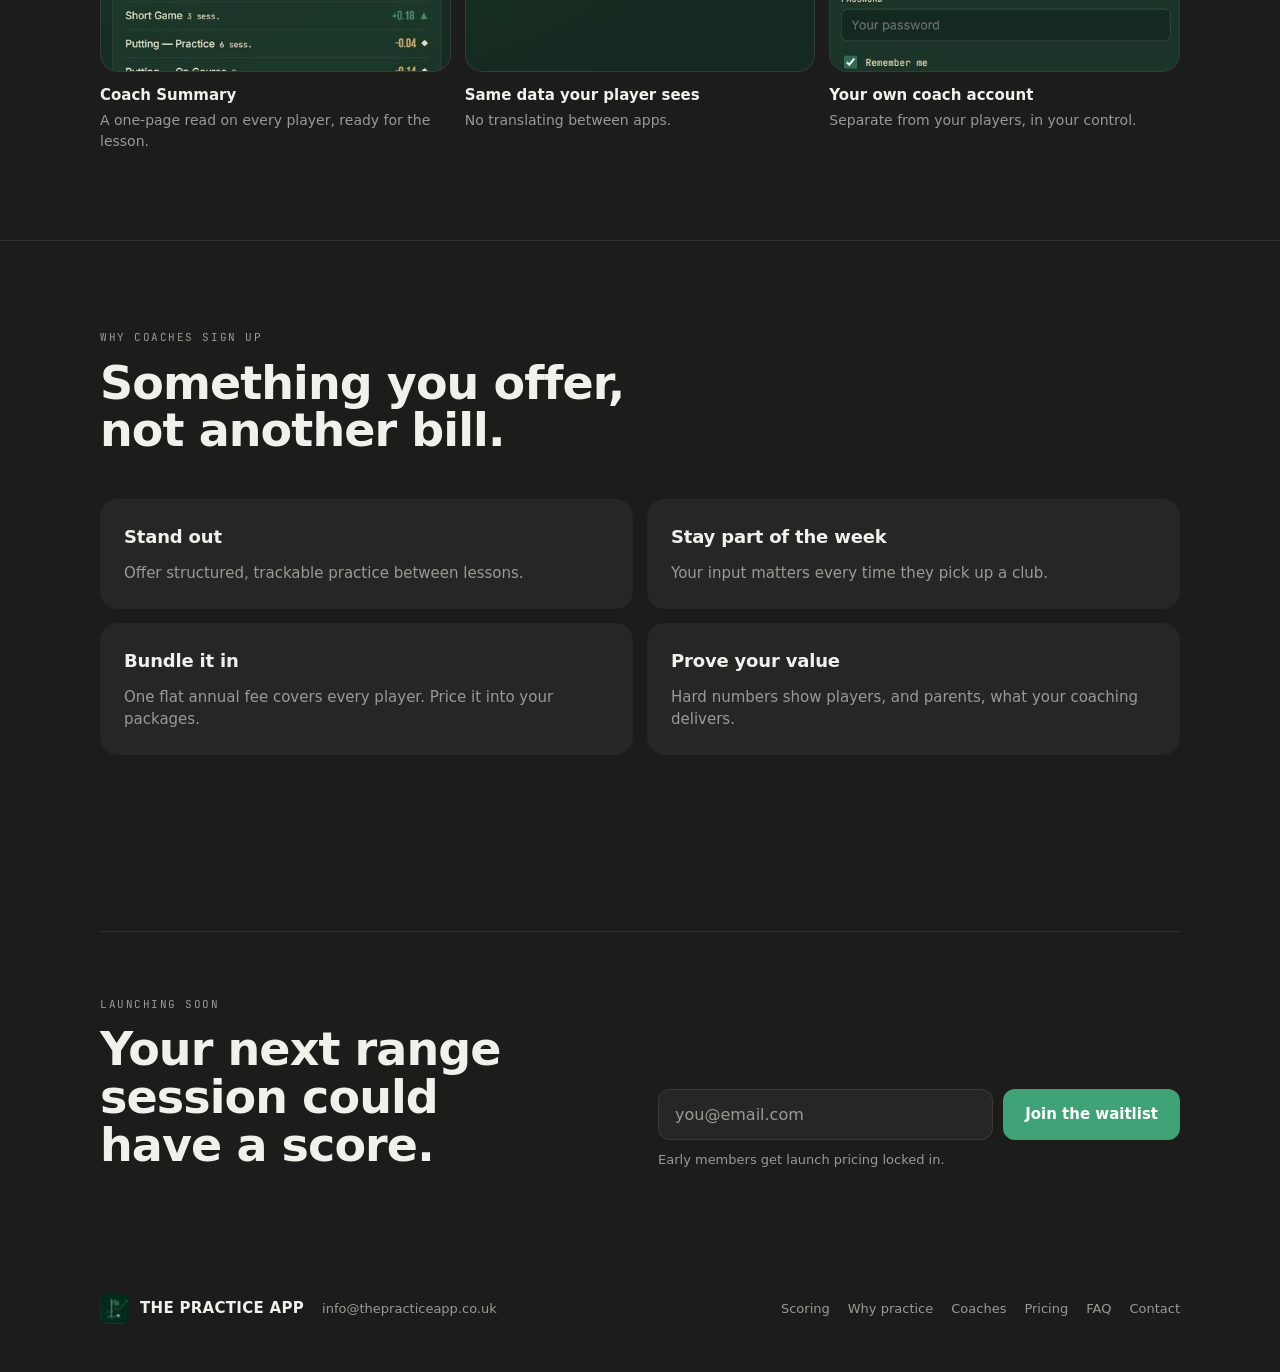
==== commit b3a1ce47: "Site redesign: new palette, app icons, benefit-led copy across all 7 pages" ====
--- a/coaches.html
+++ b/coaches.html
@@ -1,159 +1,125 @@
 <!doctype html><html lang="en"><head><meta charset="utf-8"><meta name="viewport" content="width=device-width, initial-scale=1, viewport-fit=cover">
 <title>For Golf Coaches — Player Practice Tracking | The Practice App</title>
-<meta name="description" content="A coach dashboard for The Practice App: see every connected player's strokes-gained data, suggested focus areas, and compare up to 5 players side-by-side.">
+<meta name="description" content="A coach dashboard for The Practice App: see every connected player's practice data, their weakest areas, and compare up to 5 players side by side.">
 <link rel="canonical" href="https://thepracticeapp.co.uk/coaches.html">
+<meta name="theme-color" content="#1C1C1A">
+<link rel="icon" href="images/logo.jpg">
 <meta property="og:type" content="website">
 <meta property="og:title" content="For Golf Coaches — Player Practice Tracking | The Practice App">
-<meta property="og:description" content="A coach dashboard for The Practice App: see every connected player's strokes-gained data, suggested focus areas, and compare up to 5 players side-by-side.">
+<meta property="og:description" content="A coach dashboard for The Practice App: see every connected player's practice data, their weakest areas, and compare up to 5 players side by side.">
 <meta property="og:url" content="https://thepracticeapp.co.uk/coaches.html">
 <meta property="og:site_name" content="The Practice App">
-<meta name="twitter:card" content="summary">
+<meta property="og:image" content="https://thepracticeapp.co.uk/images/photo-range-distance-control.jpg">
+<meta name="twitter:card" content="summary_large_image">
 <meta name="twitter:title" content="For Golf Coaches — Player Practice Tracking | The Practice App">
-<meta name="twitter:description" content="A coach dashboard for The Practice App: see every connected player's strokes-gained data, suggested focus areas, and compare up to 5 players side-by-side.">
-<link rel="stylesheet" href="https://fonts.googleapis.com/css2?family=Bebas+Neue&family=Inter:wght@400;500;600;700&family=JetBrains+Mono:wght@400;500;700&display=swap">
-<link rel="stylesheet" href="styles.css">
+<meta name="twitter:description" content="A coach dashboard for The Practice App: see every connected player's practice data, their weakest areas, and compare up to 5 players side by side.">
+<meta name="twitter:image" content="https://thepracticeapp.co.uk/images/photo-range-distance-control.jpg">
+<link rel="preconnect" href="https://fonts.googleapis.com">
+<link rel="stylesheet" href="https://fonts.googleapis.com/css2?family=Bebas+Neue&family=JetBrains+Mono:wght@500;700&display=swap">
+<link rel="stylesheet" href="site.css">
 </head><body data-page="coaches">
-<!-- ============ NAV ============ -->
-<nav class="nav">
-  <div class="nav-inner">
-    <a href="index.html" class="brand"><img src="images/logo.jpg" alt=""/> THE PRACTICE APP</a>
-    <div class="nav-cta">
-      <a href="index.html#login" class="navbtn">Log In</a>
-      <a href="#waitlist" class="navbtn solid">Get Notified</a>
+<svg width="0" height="0" style="position:absolute" aria-hidden="true">
+  <defs>
+    <symbol id="i-range" viewBox="0 0 24 24" fill="none" stroke="currentColor" stroke-width="2" stroke-linecap="round" stroke-linejoin="round"><circle cx="12" cy="12" r="10"/><circle cx="12" cy="12" r="6"/><circle cx="12" cy="12" r="2"/></symbol>
+    <symbol id="i-yard" viewBox="0 0 24 24" fill="none" stroke="currentColor" stroke-width="2" stroke-linecap="round" stroke-linejoin="round"><line x1="3" y1="12" x2="21" y2="12"/><line x1="3" y1="8" x2="3" y2="16"/><line x1="8" y1="9" x2="8" y2="15"/><line x1="13" y1="9" x2="13" y2="15"/><line x1="18" y1="8" x2="18" y2="16"/><line x1="21" y1="8" x2="21" y2="16"/></symbol>
+    <symbol id="i-short" viewBox="0 0 24 24" fill="none" stroke="currentColor" stroke-width="2" stroke-linecap="round" stroke-linejoin="round"><path d="M4 20 L17 5"/><path d="M17 5 L21 3 L19 7 Z" fill="currentColor" stroke="none"/><circle cx="6" cy="19" r="1.4" fill="currentColor" stroke="none"/></symbol>
+    <symbol id="i-putt" viewBox="0 0 24 24" fill="none" stroke="currentColor" stroke-width="2" stroke-linecap="round" stroke-linejoin="round"><line x1="12" y1="3" x2="12" y2="21"/><path d="M12 3 L19 6 L12 9 Z" fill="currentColor" stroke="none"/><ellipse cx="12" cy="21" rx="7" ry="1.6"/></symbol>
+    <symbol id="i-compete" viewBox="0 0 24 24" fill="none" stroke="currentColor" stroke-width="2" stroke-linecap="round" stroke-linejoin="round"><path d="M9 18 L9 21 L15 21 L15 18"/><path d="M6 4 L18 4 L18 10 A6 6 0 0 1 6 10 Z"/><path d="M6 6 L3 6 L3 8 A3 3 0 0 0 6 11"/><path d="M18 6 L21 6 L21 8 A3 3 0 0 1 18 11"/></symbol>
+    <symbol id="i-analysis" viewBox="0 0 24 24" fill="none" stroke="currentColor" stroke-width="2" stroke-linecap="round" stroke-linejoin="round"><path d="M4 19 L4 13"/><path d="M10 19 L10 8"/><path d="M16 19 L16 4"/></symbol>
+    <symbol id="i-matrix" viewBox="0 0 24 24" fill="none" stroke="currentColor" stroke-width="2" stroke-linecap="round" stroke-linejoin="round"><rect x="3" y="3" width="7" height="7" rx="1"/><rect x="14" y="3" width="7" height="7" rx="1"/><rect x="3" y="14" width="7" height="7" rx="1"/><rect x="14" y="14" width="7" height="7" rx="1"/></symbol>
+    <symbol id="i-course" viewBox="0 0 24 24" fill="none" stroke="currentColor" stroke-width="2" stroke-linecap="round" stroke-linejoin="round"><rect x="4" y="3" width="16" height="18" rx="2"/><line x1="8" y1="8" x2="16" y2="8"/><line x1="8" y1="12" x2="16" y2="12"/><path d="M8 16 L10 18 L16 15"/></symbol>
+    <symbol id="i-clock" viewBox="0 0 24 24" fill="none" stroke="currentColor" stroke-width="2" stroke-linecap="round" stroke-linejoin="round"><circle cx="12" cy="12" r="9"/><path d="M12 7 L12 12 L16 14"/></symbol>
+    <symbol id="i-check" viewBox="0 0 24 24" fill="none" stroke="currentColor" stroke-width="2.4" stroke-linecap="round" stroke-linejoin="round"><path d="M5 12.5 L10 17 L19 7"/></symbol>
+    <symbol id="i-mail" viewBox="0 0 24 24" fill="none" stroke="currentColor" stroke-width="2" stroke-linecap="round" stroke-linejoin="round"><rect x="3" y="5" width="18" height="14" rx="2"/><path d="M3 7 L12 13 L21 7"/></symbol>
+    <symbol id="i-people" viewBox="0 0 24 24" fill="none" stroke="currentColor" stroke-width="2" stroke-linecap="round" stroke-linejoin="round"><circle cx="9" cy="8" r="3.5"/><path d="M2.5 20 a6.5 6.5 0 0 1 13 0"/><circle cx="17" cy="9" r="2.5"/><path d="M16 14.2 a5 5 0 0 1 5.5 5.8"/></symbol>
+    <symbol id="i-chat" viewBox="0 0 24 24" fill="none" stroke="currentColor" stroke-width="2" stroke-linecap="round" stroke-linejoin="round"><path d="M4 5 H20 V16 H9 L5 20 V16 H4 Z"/></symbol>
+    <symbol id="i-shuffle" viewBox="0 0 24 24" fill="none" stroke="currentColor" stroke-width="2" stroke-linecap="round" stroke-linejoin="round"><path d="M3 7 H7 L15 17 H21"/><path d="M3 17 H7 L9.5 14"/><path d="M13 10 L15 7 H21"/><path d="M18 4 L21 7 L18 10"/><path d="M18 14 L21 17 L18 20"/></symbol>
+  </defs>
+</svg>
+
+<nav>
+  <div class="wrap">
+    <a class="brand" href="index.html"><img src="images/logo.jpg" alt="">THE PRACTICE APP</a>
+    <div class="navlinks"><a href="scoring.html">Scoring</a><a href="why-practice.html">Why practice</a><a href="coaches.html" aria-current="page">Coaches</a><a href="pricing.html">Pricing</a><a href="faq.html">FAQ</a><a href="contact.html">Contact</a></div>
+    <a class="btn btn-primary" href="#join">Join the waitlist</a>
+    <button class="menu-btn" id="menuBtn" type="button" aria-expanded="false" aria-controls="mobileMenu" aria-label="Menu"><svg viewBox="0 0 24 24" fill="none" stroke="currentColor" stroke-width="2" stroke-linecap="round"><line x1="4" y1="7" x2="20" y2="7"/><line x1="4" y1="12" x2="20" y2="12"/><line x1="4" y1="17" x2="20" y2="17"/></svg></button>
+  </div>
+  <div class="wrap mobile-menu" id="mobileMenu"><a href="index.html">Home</a><a href="scoring.html">Scoring</a><a href="why-practice.html">Why practice</a><a href="coaches.html" aria-current="page">Coaches</a><a href="pricing.html">Pricing</a><a href="faq.html">FAQ</a><a href="contact.html">Contact</a></div>
+</nav>
+
+<header class="page-hero" style="padding-bottom:56px">
+  <div class="wrap split">
+    <div style="display:flex;flex-direction:column;gap:18px">
+      <span class="eyebrow">For coaches</span>
+      <h1>See every rep <span class="g">between lessons.</span></h1>
+      <p class="lead">Players connect to you once. Their practice flows to your dashboard, so every lesson starts with the facts.</p>
+      <div class="hero-ctas"><a class="btn btn-primary" href="#join">Get coach access</a><a class="btn btn-ghost" href="pricing.html#coach">Coach pricing</a></div>
+    </div>
+    <img class="photo" src="images/photo-coach-player.jpg" alt="A coach and player reviewing session stats together on the course" style="aspect-ratio:1/1">
+  </div>
+</header>
+
+<section class="divider">
+  <div class="wrap split">
+    <div class="sec-head" style="margin-bottom:0"><span class="eyebrow">The dashboard</span><h2>Know what to fix before they arrive.</h2></div>
+    <ul class="feat">
+      <li><span class="chip"><svg><use href="#i-people"/></svg></span>Every connected player on one screen</li>
+      <li><span class="chip"><svg><use href="#i-analysis"/></svg></span>Stats on one consistent baseline</li>
+      <li><span class="chip"><svg><use href="#i-range"/></svg></span>Each player's weakest area, surfaced for you</li>
+      <li><span class="chip"><svg><use href="#i-compete"/></svg></span>Compare up to 5 players side by side</li>
+      <li><span class="chip"><svg><use href="#i-chat"/></svg></span>Share insights right next to their numbers</li>
+    </ul>
+  </div>
+</section>
+
+<section class="divider">
+  <div class="wrap">
+    <div class="shots">
+      <figure><img src="images/shot-coach-summary.jpg" alt="Coach Summary one-pager" loading="lazy"><figcaption><b>Coach Summary</b><span>A one-page read on every player, ready for the lesson.</span></figcaption></figure>
+      <figure><img src="images/shot-coach-range-modes.jpg" alt="Range practice modes as the player sees them" loading="lazy"><figcaption><b>Same data your player sees</b><span>No translating between apps.</span></figcaption></figure>
+      <figure><img src="images/shot-coach-login.jpg" alt="Coach app login screen" loading="lazy"><figcaption><b>Your own coach account</b><span>Separate from your players, in your control.</span></figcaption></figure>
     </div>
   </div>
-</nav>
-<div class="tabbar-wrap">
-  <button class="tabbar-toggle" id="tabbarToggle" type="button" aria-expanded="false" aria-controls="tabbar">
-    <span id="tabbarToggleLabel">Menu</span>
-    <svg class="tabbar-toggle-icon" viewBox="0 0 24 24" fill="none" stroke="currentColor" stroke-width="2" stroke-linecap="round" stroke-linejoin="round"><path d="M6 9l6 6 6-6"/></svg>
-  </button>
-  <div class="tabbar" id="tabbar">
-    <a href="index.html" class="tab-pill" data-tab="home">Home</a>
-    <a href="index.html#features" class="tab-pill" data-tab="features">Features</a>
-    <a href="scoring.html" class="tab-pill" data-tab="scoring">Scoring</a>
-    <a href="why-practice.html" class="tab-pill" data-tab="why">Why Practice</a>
-    <a href="pricing.html" class="tab-pill" data-tab="pricing">Pricing</a>
-    <a href="coaches.html" class="tab-pill" data-tab="coaches">Coaches</a>
-    <a href="faq.html" class="tab-pill" data-tab="faq">FAQ</a>
-    <a href="contact.html" class="tab-pill" data-tab="contact">Contact</a>
+</section>
+
+<section class="divider">
+  <div class="wrap">
+    <div class="sec-head"><span class="eyebrow">Why coaches sign up</span><h2>Something you offer, not another bill.</h2></div>
+    <div class="cards2">
+      <article class="card"><h3>Stand out</h3><p>Offer structured, trackable practice between lessons.</p></article>
+      <article class="card"><h3>Stay part of the week</h3><p>Your input matters every time they pick up a club.</p></article>
+      <article class="card"><h3>Bundle it in</h3><p>One flat annual fee covers every player. Price it into your packages.</p></article>
+      <article class="card"><h3>Prove your value</h3><p>Hard numbers show players, and parents, what your coaching delivers.</p></article>
+    </div>
   </div>
-</div>
-<!-- ============ COACHES ============ -->
-<section class="section coach-section" id="coaches">
+</section>
+
+<section class="cta" id="join">
   <div class="wrap">
-    <div class="coach-grid">
+    <div class="cta-box">
+      <div style="display:flex;flex-direction:column;gap:14px">
+        <span class="eyebrow">Launching soon</span>
+        <h2>Your next range session could have a score.</h2>
+      </div>
       <div>
-        <div class="eyebrow">For coaches</div>
-        <h1 class="h2">See exactly what your players are working on</h1>
-        <p class="lede" style="margin-top:14px;">A companion app for the other side of the lesson tee — once a player connects, their practice data flows straight to your dashboard.</p>
-        <ul class="coach-list">
-          <li><span class="num">1</span><p><strong>Approve requests</strong> and see every connected player from one screen.</p></li>
-          <li><span class="num">2</span><p><strong>At-a-glance stats</strong> per player, on one consistent baseline.</p></li>
-          <li><span class="num">3</span><p><strong>Suggested focus areas</strong> — each player's weakest spot, surfaced automatically.</p></li>
-          <li><span class="num">4</span><p><strong>Compare up to 5 players</strong> side-by-side on the same charts.</p></li>
-          <li><span class="num">5</span><p><strong>Share insights</strong> back to the player, right next to their numbers.</p></li>
-        </ul>
-        <div style="display:flex;gap:12px;flex-wrap:wrap;margin-top:28px;">
-          <a href="#waitlist" class="btn btn-primary">Get Notified for Coach Access</a>
-          <a href="pricing.html" class="btn btn-outline">See Coach Pricing</a>
-        </div>
-      </div>
-      <div class="coach-shots">
-        <div class="showcase-item">
-          <img class="shot-img" src="images/shot-coach-summary.jpg" alt="Coach summary one-pager" onclick="openLightbox(this.src,this.alt)"/>
-          <div class="zoom-hint"><svg viewBox="0 0 24 24" fill="none" stroke="currentColor" stroke-width="2" stroke-linecap="round" stroke-linejoin="round"><circle cx="11" cy="11" r="7"/><path d="M21 21l-4.35-4.35"/><path d="M11 8v6M8 11h6"/></svg></div>
-          <div class="showcase-caption">
-            <h3>Coach Summary one-pager</h3>
-            <p>Every section's strokes-gained, generated per player, per period — ready to talk through in a lesson.</p>
-          </div>
-        </div>
-        <div class="showcase-item">
-          <img class="shot-img" src="images/shot-coach-login.jpg" alt="Coach app login screen" onclick="openLightbox(this.src,this.alt)"/>
-          <div class="zoom-hint"><svg viewBox="0 0 24 24" fill="none" stroke="currentColor" stroke-width="2" stroke-linecap="round" stroke-linejoin="round"><circle cx="11" cy="11" r="7"/><path d="M21 21l-4.35-4.35"/><path d="M11 8v6M8 11h6"/></svg></div>
-          <div class="showcase-caption">
-            <h3>Your own coach account</h3>
-          </div>
-        </div>
-        <div class="showcase-item">
-          <img class="shot-img" src="images/shot-coach-range-modes.jpg" alt="Range practice modes" onclick="openLightbox(this.src,this.alt)"/>
-          <div class="zoom-hint"><svg viewBox="0 0 24 24" fill="none" stroke="currentColor" stroke-width="2" stroke-linecap="round" stroke-linejoin="round"><circle cx="11" cy="11" r="7"/><path d="M21 21l-4.35-4.35"/><path d="M11 8v6M8 11h6"/></svg></div>
-          <div class="showcase-caption">
-            <h3>Same data your player sees</h3>
-          </div>
-        </div>
-      </div>
-    </div>
-
-
-    <div class="showcase-item" style="margin-top:40px;">
-      <img class="shot-img" src="images/photo-coach-player.jpg" alt="A coach and player reviewing session stats together on the course" onclick="openLightbox(this.src,this.alt)"/>
-      <div class="zoom-hint"><svg viewBox="0 0 24 24" fill="none" stroke="currentColor" stroke-width="2" stroke-linecap="round" stroke-linejoin="round"><circle cx="11" cy="11" r="7"/><path d="M21 21l-4.35-4.35"/><path d="M11 8v6M8 11h6"/></svg></div>
-      <div class="showcase-caption">
-        <h3>Real feedback, backed by real numbers</h3>
-        <p>Suggested focus areas, what&rsquo;s working, and every section&rsquo;s strokes gained &mdash; pulled up and talked through right there on the course.</p>
-      </div>
-    </div>
-
-    <div style="margin-top:64px;">
-      <div class="eyebrow">Why coaches pay for this</div>
-      <h3 style="font-family:'Bebas Neue',sans-serif;font-size:26px;color:var(--cream);margin-bottom:14px;">Something you offer, not another bill to justify</h3>
-      <p class="lede">The cost is small next to what it does for your coaching business — it's easy to fold straight into your rates as a feature of working with you, not a separate expense.</p>
-      <div class="grid g4" style="margin-top:28px;">
-        <div class="feature-card">
-          <h3 style="font-size:17px;">Stand out from other coaches</h3>
-          <p>Offer structured, trackable practice plans between lessons.</p>
-        </div>
-        <div class="feature-card">
-          <h3 style="font-size:17px;">Stay part of the week, not just the lesson</h3>
-          <p>Their practice data reaches you continuously, so your input matters every time they pick up a club.</p>
-        </div>
-        <div class="feature-card">
-          <h3 style="font-size:17px;">Bundle it into your packages</h3>
-          <p>One flat annual cost covers every player you connect with — price it into your coaching packages as a premium included perk.</p>
-        </div>
-        <div class="feature-card">
-          <h3 style="font-size:17px;">Prove the progress you deliver</h3>
-          <p>Hard numbers on improvement make it easy for players — and parents — to see exactly what your coaching is worth.</p>
-        </div>
+        <form id="waitlist" name="waitlist" method="POST" data-netlify="true" netlify-honeypot="bot-field-2">
+          <input type="hidden" name="form-name" value="waitlist">
+          <p class="hp"><label>Leave blank <input name="bot-field-2"></label></p>
+          <input id="email" name="email" type="email" required placeholder="you@email.com" aria-label="Email address">
+          <button class="btn btn-primary" type="submit">Join the waitlist</button>
+        </form>
+        <p class="formnote" id="formnote">Early members get launch pricing locked in.</p>
       </div>
     </div>
   </div>
 </section>
 
-<!-- ============ WAITLIST / FOOTER CTA ============ -->
-<section class="section-tight" id="waitlist" style="background:var(--turf);border-top:1px solid var(--border);">
-  <div class="wrap" style="text-align:center;">
-    <h2 class="h2">Be first to know when it's live</h2>
-    <p class="lede" style="margin:14px auto 26px;">No spam — one email when The Practice App hits the App Store, plus your early-access discount code.</p>
-    <form style="max-width:440px;margin:0 auto;display:flex;gap:10px;flex-wrap:wrap;justify-content:center;" name="waitlist" method="POST" data-netlify="true" netlify-honeypot="bot-field-2" onsubmit="handleWaitlist(event)">
-      <input type="hidden" name="form-name" value="waitlist"/>
-      <p style="position:absolute;left:-9999px;" aria-hidden="true"><label>Don't fill this out: <input name="bot-field-2"/></label></p>
-      <input type="email" name="email" required placeholder="you@example.com" style="flex:1;min-width:220px;background:var(--turf-dark);border:1px solid var(--border);border-radius:8px;color:var(--cream);font-family:'Inter',sans-serif;font-size:14px;padding:13px 14px;"/>
-      <button class="btn btn-primary" type="submit">Notify Me</button>
-    </form>
-  </div>
-</section>
-
 <footer>
-  <div class="wrap footer-inner">
-    <a href="index.html" class="brand"><img src="images/logo.jpg" alt="" style="width:20px;height:20px;"/> THE PRACTICE APP</a>
-    <div class="footer-links">
-      <a href="index.html#features">Features</a>
-      <a href="pricing.html">Pricing</a>
-      <a href="coaches.html">Coaches</a>
-      <a href="faq.html">FAQ</a>
-      <a href="contact.html">Contact</a>
-    </div>
-    <div class="footer-note">© 2026 The Practice App. Screenshots shown are from the live product build.</div>
+  <div class="wrap">
+    <a class="brand" href="index.html"><img src="images/logo.jpg" alt="">THE PRACTICE APP</a>
+    <a href="mailto:info@thepracticeapp.co.uk">info@thepracticeapp.co.uk</a>
+    <div class="links"><a href="scoring.html">Scoring</a><a href="why-practice.html">Why practice</a><a href="coaches.html">Coaches</a><a href="pricing.html">Pricing</a><a href="faq.html">FAQ</a><a href="contact.html">Contact</a></div>
   </div>
 </footer>
-<div id="toast"></div>
-
-<div id="lightbox" onclick="closeLightbox()">
-  <button class="lightbox-close" onclick="closeLightbox(event)" aria-label="Close">&times;</button>
-  <img id="lightbox-img" src="" alt=""/>
-</div>
-
-<script src="script.js"></script>
-</body></html>+<script src="site.js"></script>
+</body></html>
--- a/site.css
+++ b/site.css
@@ -0,0 +1,263 @@
+:root{
+  color-scheme:dark;
+  --bg:#1C1C1A; --surface:#262624; --surface-2:#2E2E2B;
+  --green:#3FA377; --green-lt:#4CAF7D; --green-tint:rgba(63,163,119,.15);
+  --cream:#F2F0EB; --dim:#9a9a94; --line:rgba(154,154,148,.16);
+  --flag:#E0655A; --sand:#D9AA4C;
+  --sys:system-ui,-apple-system,"Segoe UI",Roboto,Helvetica,Arial,sans-serif;
+  --mono:"JetBrains Mono",ui-monospace,SFMono-Regular,Menlo,monospace;
+  --display:"Bebas Neue",Impact,"Arial Narrow",sans-serif;
+}
+*{box-sizing:border-box}
+body{background:var(--bg);color:var(--cream);font-family:var(--sys);font-size:16px;line-height:1.5;margin:0;-webkit-font-smoothing:antialiased}
+a{color:inherit}
+.wrap{max-width:1120px;margin:0 auto;padding-inline:20px}
+.eyebrow{font-family:var(--mono);font-size:11px;letter-spacing:.14em;color:var(--dim);text-transform:uppercase}
+h1,h2,h3{margin:0;text-wrap:balance;font-weight:700;letter-spacing:-.02em}
+h1{font-size:clamp(40px,6.4vw,76px);line-height:.98;letter-spacing:-.035em}
+h2{font-size:clamp(30px,4vw,46px);line-height:1.04}
+h3{font-size:18px;letter-spacing:-.01em}
+p{margin:0}
+.lead{font-size:clamp(17px,1.6vw,19px);color:var(--dim);max-width:34ch}
+.g{color:var(--green-lt)}
+.btn{display:inline-flex;align-items:center;gap:8px;font:700 15px/1 var(--sys);padding:15px 22px;border-radius:12px;border:0;cursor:pointer;text-decoration:none;transition:transform .15s,background .15s}
+.btn-primary{background:var(--green);color:#fff}
+.btn-primary:hover{background:var(--green-lt);transform:translateY(-1px)}
+.btn-ghost{background:transparent;color:var(--cream);border:1px solid var(--line)}
+.btn-ghost:hover{border-color:var(--dim)}
+.btn:focus-visible,input:focus-visible,button:focus-visible,a:focus-visible{outline:2px solid var(--green-lt);outline-offset:3px}
+
+/* icon chip — mirrors the app's 32px tinted tile chip */
+.chip{width:40px;height:40px;border-radius:11px;background:var(--green-tint);display:grid;place-items:center;flex:none;color:var(--green)}
+.chip svg{width:20px;height:20px}
+
+/* nav */
+nav{position:sticky;top:env(safe-area-inset-top,0px);z-index:10;background:rgba(28,28,26,.86);backdrop-filter:blur(12px);border-bottom:1px solid var(--line)}
+nav .wrap{display:flex;align-items:center;gap:24px;height:64px}
+nav .wrap.mobile-menu{height:auto;display:none}
+.btn{white-space:nowrap}.brand{white-space:nowrap}
+.brand{display:flex;align-items:center;gap:10px;text-decoration:none;font-weight:800;letter-spacing:.02em;font-size:15px}
+.brand img{width:30px;height:30px;border-radius:8px}
+.navlinks{display:flex;gap:22px;margin-left:auto;font-size:14px;color:var(--dim)}
+.navlinks a{text-decoration:none}.navlinks a:hover{color:var(--cream)}
+nav .btn{padding:10px 16px;font-size:14px}
+
+
+/* hero */
+.hero{padding-block:72px 64px}
+.hero .wrap{display:grid;grid-template-columns:1.1fr .9fr;gap:48px;align-items:center}
+.hero-copy{display:flex;flex-direction:column;gap:24px}
+.hero-ctas{display:flex;gap:12px;flex-wrap:wrap}
+.hero-meta{font-family:var(--mono);font-size:12px;color:var(--dim);display:flex;gap:18px;flex-wrap:wrap}
+.hero-meta span::before{content:"";display:inline-block;width:6px;height:6px;border-radius:50%;background:var(--green);margin-right:8px;vertical-align:middle}
+@media (max-width:860px){.hero .wrap{grid-template-columns:1fr}.hero{padding-block:44px 40px}}
+
+/* phone */
+.phone{width:100%;max-width:340px;margin-inline:auto;background:#141413;border-radius:44px;padding:12px;border:1px solid #3a3a37;box-shadow:0 40px 80px -30px rgba(0,0,0,.7),0 0 0 6px #232321}
+.screen{background:var(--bg);border-radius:34px;padding:22px 16px 20px;overflow:hidden}
+.statusbar{display:flex;justify-content:space-between;font:600 12px var(--sys);color:var(--cream);padding:0 8px 14px}
+.appbar{display:flex;align-items:center;gap:8px;margin-bottom:16px}
+.appbar img{width:22px;height:22px;border-radius:6px}
+.appbar b{font-size:12px;letter-spacing:.06em}
+.appbar .pb{margin-left:auto;font:700 9px var(--mono);color:var(--green-lt);background:var(--green-tint);padding:4px 7px;border-radius:5px;letter-spacing:.08em}
+.tiles{display:grid;grid-template-columns:1fr 1fr;gap:10px}
+.tile{border:1px solid rgba(154,154,148,.13);background:rgba(38,38,36,.4);border-radius:14px;padding:11px;min-height:100px;display:flex;flex-direction:column;justify-content:space-between}
+.tile .chip{width:30px;height:30px;border-radius:9px}.tile .chip svg{width:17px;height:17px}
+.tile b{display:block;font-size:13px;letter-spacing:.02em;line-height:1.15}
+.tile small{display:block;font-size:10.5px;color:var(--dim);margin-top:3px;line-height:1.3}
+
+/* sections */
+section{padding-block:88px}
+.sec-head{display:flex;flex-direction:column;gap:14px;max-width:640px;margin-bottom:44px}
+.divider{border-top:1px solid var(--line)}
+
+/* the problem */
+.problem .pgrid{display:grid;grid-template-columns:repeat(3,1fr);gap:1px;background:var(--line);border-radius:18px;overflow:hidden;border:1px solid var(--line)}
+.problem .cell{background:var(--bg);padding:28px 26px;display:flex;flex-direction:column;gap:10px}
+.problem .big{font-family:var(--display);font-size:56px;line-height:.9;color:var(--cream);letter-spacing:.01em}
+.problem .big.red{color:var(--flag)}
+.problem p{color:var(--dim);font-size:15px;max-width:28ch}
+.problem{padding-block:24px 0}
+@media (max-width:760px){.problem .pgrid{grid-template-columns:1fr}}
+
+/* benefits */
+.benefits{display:grid;grid-template-columns:repeat(3,1fr);gap:14px}
+.benefit{background:var(--surface);border-radius:18px;padding:24px;display:flex;flex-direction:column;gap:14px;border:1px solid transparent;transition:border-color .2s}
+.benefit:hover{border-color:rgba(63,163,119,.4)}
+.benefit p{color:var(--dim);font-size:15px}
+.benefit .tag{font-family:var(--mono);font-size:10.5px;color:var(--green-lt);letter-spacing:.1em;margin-top:auto;padding-top:4px}
+@media (max-width:900px){.benefits{grid-template-columns:1fr 1fr}}
+@media (max-width:560px){.benefits{grid-template-columns:1fr}}
+
+/* try it */
+.try .wrap{display:grid;grid-template-columns:.9fr 1.1fr;gap:56px;align-items:center}
+@media (max-width:860px){.try .wrap{grid-template-columns:1fr;gap:36px}}
+.try-copy{display:flex;flex-direction:column;gap:18px}
+.bands{display:flex;flex-direction:column;border:1px solid var(--line);border-radius:14px;overflow:hidden;font-family:var(--mono);font-size:13px;max-width:380px}
+.bands div{display:flex;justify-content:space-between;padding:10px 14px;border-top:1px solid var(--line)}
+.bands div:first-child{border-top:0}
+.bands span:last-child{color:var(--dim)}
+.sim{background:var(--surface);border-radius:22px;padding:24px;display:flex;flex-direction:column;gap:18px;border:1px solid var(--line)}
+.sim-top{display:flex;justify-content:space-between;align-items:flex-end;gap:12px}
+.target{font-family:var(--display);font-size:72px;line-height:.85;letter-spacing:.01em}
+.target small{font-size:28px;color:var(--dim);margin-left:4px}
+.stats{display:grid;grid-template-columns:1fr 1fr;gap:10px}
+.stat{background:var(--bg);border-radius:12px;padding:12px 14px}
+.stat .eyebrow{font-size:10px}
+.stat .v{font-family:var(--display);font-size:34px;line-height:1;margin-top:6px;letter-spacing:.02em}
+.range-row{display:flex;flex-direction:column;gap:10px}
+.range-row label{display:flex;justify-content:space-between;font-family:var(--mono);font-size:12px;color:var(--dim)}
+.range-row output{color:var(--cream);font-weight:700}
+input[type=range]{width:100%;accent-color:var(--green);height:28px}
+.log{display:flex;gap:6px;flex-wrap:wrap;min-height:28px}
+.log span{font:700 11px var(--mono);padding:6px 9px;border-radius:7px;background:var(--bg);letter-spacing:.04em}
+.flash{animation:pop .5s ease}
+@keyframes pop{0%{transform:scale(1)}40%{transform:scale(1.12)}100%{transform:scale(1)}}
+
+/* steps */
+.steps{display:grid;grid-template-columns:repeat(3,1fr);gap:28px;counter-reset:s}
+.step{display:flex;flex-direction:column;gap:10px;padding-top:20px;border-top:2px solid var(--line)}
+.step:first-child{border-top-color:var(--green)}
+.step .n{font-family:var(--mono);font-size:12px;color:var(--green-lt)}
+.step p{color:var(--dim);font-size:15px}
+@media (max-width:760px){.steps{grid-template-columns:1fr}}
+
+/* coach */
+.coach{background:var(--surface);border-radius:24px;padding:44px;display:grid;grid-template-columns:1.3fr 1fr;gap:36px;align-items:center}
+.coach p{color:var(--dim)}
+.coach ul{list-style:none;margin:0;padding:0;display:flex;flex-direction:column;gap:12px}
+.coach li{display:flex;gap:12px;align-items:center;font-size:15px}
+.coach li .chip{width:32px;height:32px;border-radius:9px}.coach li .chip svg{width:17px;height:17px}
+
+
+/* pricing */
+.plans{display:grid;grid-template-columns:1fr 1fr;gap:14px;max-width:760px}
+.plan{border:1px solid var(--line);border-radius:18px;padding:26px;display:flex;flex-direction:column;gap:8px;position:relative}
+.plan.best{border-color:var(--green);background:linear-gradient(180deg,rgba(63,163,119,.08),transparent 70%)}
+.price{font-family:var(--display);font-size:60px;line-height:.9;letter-spacing:.01em}
+.price small{font-family:var(--sys);font-size:15px;color:var(--dim);letter-spacing:0;margin-left:4px}
+.plan p{color:var(--dim);font-size:14px}
+.badge{position:absolute;top:18px;right:18px;font:700 10px var(--mono);letter-spacing:.1em;color:var(--bg);background:var(--sand);padding:5px 8px;border-radius:6px}
+@media (max-width:560px){.plans{grid-template-columns:1fr}}
+
+/* cta */
+.cta{text-align:left}
+.cta-box{border-top:1px solid var(--line);padding-top:64px;display:grid;grid-template-columns:1fr 1fr;gap:36px;align-items:end}
+form{display:flex;gap:10px;flex-wrap:wrap}
+form input{flex:1 1 220px;min-width:0;background:var(--surface);border:1px solid var(--line);color:var(--cream);border-radius:12px;padding:15px 16px;font:16px var(--sys)}
+form input::placeholder{color:var(--dim)}
+.formnote{font-size:13px;color:var(--dim);margin-top:10px;min-height:20px}
+@media (max-width:760px){.cta-box{grid-template-columns:1fr}}
+
+footer{padding-block:36px 48px;color:var(--dim);font-size:13px}
+footer .wrap{display:flex;gap:18px;flex-wrap:wrap;align-items:center}
+footer .brand{color:var(--cream)}
+footer .links{margin-left:auto;display:flex;gap:18px;flex-wrap:wrap}
+footer a{text-decoration:none}
+
+
+.small{font-size:14px;color:var(--dim);max-width:44ch}
+.bands .bh{background:var(--surface);font-size:10.5px;letter-spacing:.1em}
+.bands .bh span{color:var(--dim)!important}
+.photos{padding-block:56px 0}
+.photo-row{display:grid;grid-template-columns:repeat(3,1fr);gap:14px}
+.photo-row figure{margin:0;position:relative;border-radius:18px;overflow:hidden;aspect-ratio:4/5;max-width:100%;background:var(--surface)}
+.photo-row img{width:100%;height:100%;object-fit:cover;display:block;transition:transform .6s ease}
+.photo-row figure:hover img{transform:scale(1.03)}
+.photo-row figcaption{position:absolute;left:12px;bottom:12px;display:flex;align-items:center;gap:8px;background:rgba(28,28,26,.82);backdrop-filter:blur(8px);padding:8px 12px;border-radius:10px;font:600 13px var(--sys);color:var(--cream)}
+.photo-row figcaption svg{width:16px;height:16px;color:var(--green-lt)}
+@media (max-width:760px){.photo-row{grid-template-columns:1fr 1fr}.photo-row figure:last-child{grid-column:1/-1;aspect-ratio:16/10}}
+.compare .wrap{display:grid;grid-template-columns:1.1fr .9fr;gap:56px;align-items:center}
+@media (max-width:860px){.compare .wrap{grid-template-columns:1fr;gap:36px}}
+.phone-sm{max-width:320px}
+.seg{display:flex;gap:6px;flex-wrap:wrap}
+.seg button{font:600 14px var(--sys);color:var(--dim);background:transparent;border:1px solid var(--line);border-radius:999px;padding:9px 15px;cursor:pointer}
+.seg button[aria-selected=true]{background:var(--green);border-color:var(--green);color:#fff}
+.legend{display:flex;gap:12px;margin-bottom:12px;font-size:11px;color:var(--dim)}
+.legend i{display:inline-block;width:10px;height:10px;border-radius:3px;margin-right:6px;vertical-align:-1px}
+.ccard{background:var(--surface);border:1px solid rgba(154,154,148,.13);border-radius:12px;padding:12px}
+.bars{display:grid;grid-template-columns:repeat(3,1fr);gap:14px;height:150px;align-items:end;margin-top:10px;border-bottom:1px solid rgba(154,154,148,.2);background:repeating-linear-gradient(to top,transparent 0 37px,rgba(154,154,148,.1) 37px 38px)}
+.bar{display:flex;flex-direction:column;align-items:center;justify-content:flex-end;height:100%;position:relative}
+.bar .b{width:70%;border-radius:4px 4px 0 0;height:10%;transition:height .6s cubic-bezier(.2,.8,.2,1)}
+.bar .bv{font:600 11px var(--sys);color:var(--cream);margin-bottom:4px;font-variant-numeric:tabular-nums}
+.bar .bn{position:absolute;bottom:-20px;font-size:10px;color:var(--dim)}
+.ccard .bars{margin-bottom:20px}
+.coach{grid-template-columns:.9fr 1.1fr}
+.coach-photo{width:100%;max-width:100%;aspect-ratio:1/1;object-fit:cover;border-radius:16px;display:block}
+@media (max-width:760px){.coach{grid-template-columns:1fr;padding:22px}}
+@media (prefers-reduced-motion:reduce){*{transition:none!important;animation:none!important}}
+.menu-btn{display:none;background:transparent;border:1px solid var(--line);color:var(--cream);border-radius:10px;width:42px;height:42px;cursor:pointer;place-items:center}
+.menu-btn svg{width:20px;height:20px}
+.mobile-menu{display:none;border-top:1px solid var(--line);padding-block:8px 16px}
+.mobile-menu a{display:block;padding:12px 0;text-decoration:none;font-size:16px;border-bottom:1px solid var(--line)}
+.mobile-menu a:last-child{border-bottom:0}
+@media (max-width:900px){.navlinks{display:none}nav .btn{margin-left:auto}.menu-btn{display:grid}nav.open .wrap.mobile-menu{display:block}}
+@media (max-width:420px){nav .wrap{gap:10px}nav .btn{display:none}.menu-btn{margin-left:auto}.brand{font-size:12px}.brand img{width:26px;height:26px}}
+.hp{position:absolute;left:-9999px}
+
+/* ---- shared page components (sub-pages) ---- */
+.navlinks a[aria-current=page],.mobile-menu a[aria-current=page]{color:var(--cream)}
+.navlinks a[aria-current=page]{box-shadow:inset 0 -2px 0 var(--green)}
+.navlinks a{padding-block:6px}
+.page-hero{padding-block:72px 40px}
+.page-hero .wrap{display:flex;flex-direction:column;gap:18px;max-width:1120px}
+.page-hero h1{font-size:clamp(38px,5.6vw,64px);max-width:16ch}
+.page-hero .lead{max-width:46ch}
+.split,.page-hero .wrap.split{display:grid;grid-template-columns:1fr 1fr;gap:48px;align-items:center}
+@media (max-width:860px){.split{grid-template-columns:1fr;gap:32px}}
+.cards2{display:grid;grid-template-columns:1fr 1fr;gap:14px}
+.cards3{display:grid;grid-template-columns:repeat(3,1fr);gap:14px}
+@media (max-width:900px){.cards3{grid-template-columns:1fr 1fr}}
+@media (max-width:620px){.cards2,.cards3{grid-template-columns:1fr}}
+.card{background:var(--surface);border-radius:18px;padding:24px;display:flex;flex-direction:column;gap:12px}
+.card p{color:var(--dim);font-size:15px}
+.photo{width:100%;max-width:100%;border-radius:20px;object-fit:cover;display:block;aspect-ratio:4/5}
+.statrow{display:grid;grid-template-columns:repeat(4,1fr);gap:1px;background:var(--line);border:1px solid var(--line);border-radius:18px;overflow:hidden}
+.statrow>div{background:var(--bg);padding:26px 22px;display:flex;flex-direction:column;gap:8px}
+.statrow .num{font-family:var(--display);font-size:64px;line-height:.85;letter-spacing:.01em}
+.statrow p{color:var(--dim);font-size:14px}
+@media (max-width:760px){.statrow{grid-template-columns:1fr 1fr}}
+.tbl-wrap{overflow-x:auto;border:1px solid var(--line);border-radius:14px}
+table.bands-t{width:100%;border-collapse:collapse;font-family:var(--mono);font-size:13px;font-variant-numeric:tabular-nums;min-width:520px}
+.bands-t th,.bands-t td{padding:12px 14px;text-align:left;border-top:1px solid var(--line)}
+.bands-t thead th{border-top:0;background:var(--surface);font-size:10.5px;letter-spacing:.1em;color:var(--dim);font-weight:500}
+.bands-t td:first-child{color:var(--cream);font-weight:700}
+.bands-t .e,.bands-t .b{color:var(--green-lt)}.bands-t .bo,.bands-t .d{color:var(--flag)}
+.tiers{display:flex;gap:6px;flex-wrap:wrap}
+.checks{list-style:none;margin:6px 0 0;padding:0;display:flex;flex-direction:column;gap:10px;font-size:15px}
+.checks li{display:flex;gap:10px;align-items:flex-start}
+.checks svg{width:18px;height:18px;color:var(--green-lt);flex:none;margin-top:2px}
+.plan .btn{margin-top:14px;justify-content:center}
+.plan .checks{color:var(--cream)}
+.plans.wide{max-width:none}
+.note{font-size:13px;color:var(--dim);max-width:70ch}
+.shots{display:grid;grid-template-columns:repeat(3,1fr);gap:14px}
+.shots figure{margin:0;display:flex;flex-direction:column;gap:12px}
+.shots img{width:100%;max-width:100%;aspect-ratio:480/603;object-fit:cover;object-position:top;border-radius:18px;border:1px solid var(--line);background:var(--surface)}
+.shots figcaption{display:flex;flex-direction:column;gap:4px}
+.shots figcaption b{font-size:15px}.shots figcaption span{font-size:14px;color:var(--dim)}
+@media (max-width:760px){.shots{grid-template-columns:1fr 1fr}.shots figure:last-child{display:none}}
+.feat{list-style:none;margin:0;padding:0;display:flex;flex-direction:column;gap:14px}
+.feat li{display:flex;gap:14px;align-items:center;font-size:16px}
+.faq{display:flex;flex-direction:column;border-top:1px solid var(--line);max-width:800px}
+.faq details{border-bottom:1px solid var(--line)}
+.faq summary{list-style:none;cursor:pointer;padding:22px 0;display:flex;justify-content:space-between;gap:20px;font-size:18px;font-weight:600}
+.faq summary::-webkit-details-marker{display:none}
+.faq summary::after{content:"+";font-family:var(--mono);color:var(--green-lt);font-size:20px;line-height:1;transition:transform .2s}
+.faq details[open] summary::after{transform:rotate(45deg)}
+.faq details p{color:var(--dim);padding:0 0 22px;max-width:62ch}
+.faq details a{color:var(--green-lt)}
+.cform{display:flex;flex-direction:column;gap:14px;background:var(--surface);border-radius:20px;padding:26px}
+.cform label{display:flex;flex-direction:column;gap:8px;font-family:var(--mono);font-size:11px;letter-spacing:.1em;color:var(--dim)}
+.cform input,.cform textarea{flex:none;background:var(--bg);border:1px solid var(--line);color:var(--cream);border-radius:12px;padding:14px 16px;font:16px var(--sys);width:100%}
+.cform textarea{min-height:150px;resize:vertical}
+.cform .btn{align-self:flex-start}
+.info{display:flex;flex-direction:column;gap:22px}
+.info>div{display:flex;gap:14px}
+.info h3{margin-bottom:4px}.info p{color:var(--dim);font-size:15px}
+.info a{color:var(--green-lt)}
+.sources{font-size:13px;color:var(--dim)}
+.contrast{display:grid;grid-template-columns:1fr 1fr;gap:14px}
+.contrast .card{padding:30px}
+.contrast .big{font-family:var(--display);font-size:52px;line-height:.9;letter-spacing:.01em}
+@media (max-width:760px){.contrast{grid-template-columns:1fr}}
